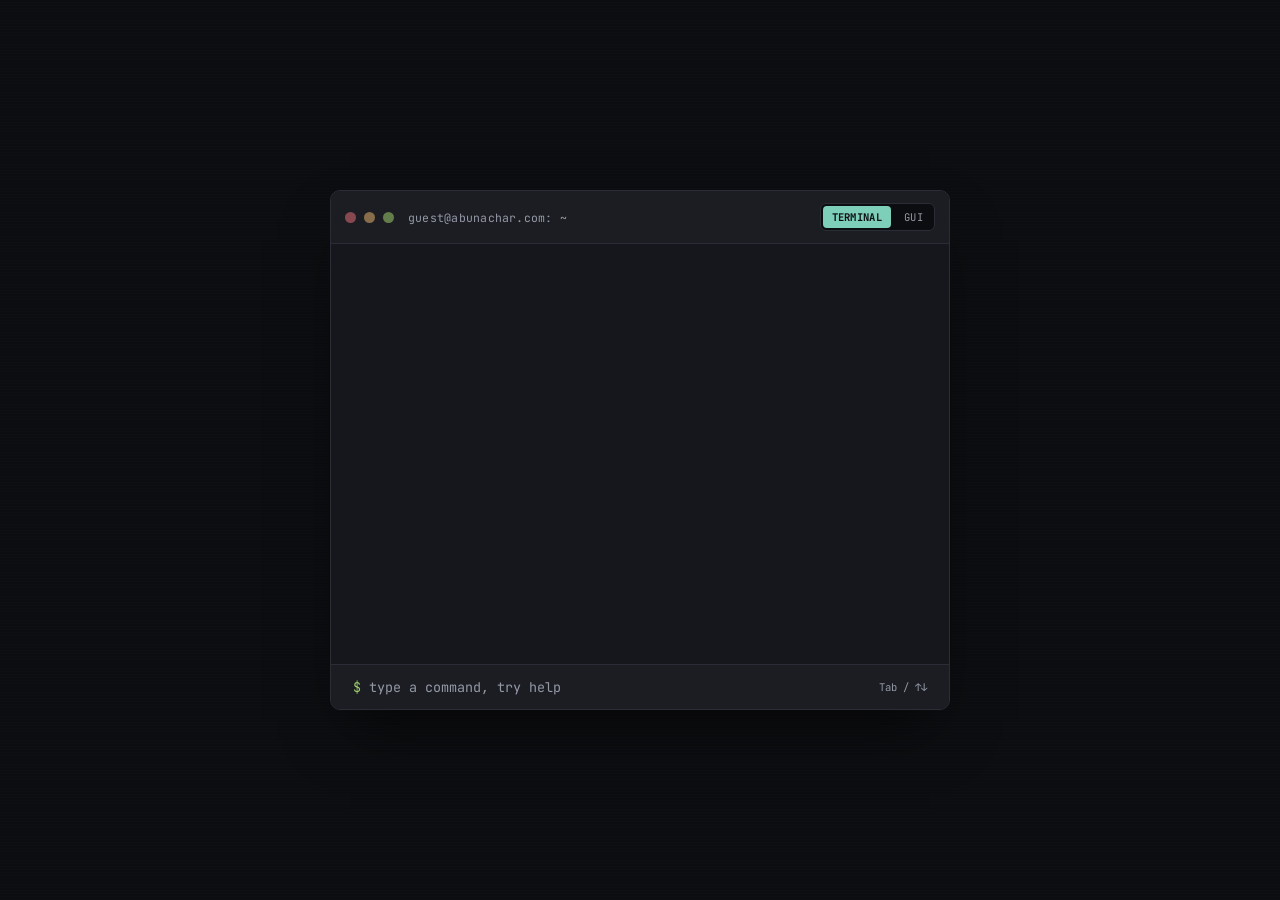
==== index.html @ 6efe2855 "copy: drop em dash from terminal placeholder" ====
<!DOCTYPE html>
<html lang="en">
<head>
<meta charset="UTF-8">
<meta name="viewport" content="width=device-width, initial-scale=1.0">

<title>Abunachar — DevSecOps & Cloud Infrastructure Engineer</title>
<meta name="description" content="Abunachar is a DevSecOps engineer specializing in secure cloud infrastructure and security hardening. See projects, GitHub, and contact links.">
<meta name="author" content="Abunachar">
<meta name="robots" content="index, follow">
<link rel="canonical" href="https://abunachar.com/">
<link rel="icon" href="/favicon.ico" sizes="any">
<link rel="icon" type="image/png" sizes="32x32" href="/favicon-32x32.png">
<link rel="icon" type="image/png" sizes="16x16" href="/favicon-16x16.png">
<link rel="apple-touch-icon" sizes="180x180" href="/apple-touch-icon.png">

<meta property="og:type" content="website">
<meta property="og:url" content="https://abunachar.com/">
<meta property="og:title" content="Abunachar — DevSecOps & Cloud Infrastructure Engineer">
<meta property="og:description" content="DevSecOps engineer specializing in secure cloud infrastructure and security hardening.">
<meta property="og:image" content="https://abunachar.com/avatar.png">
<meta property="og:site_name" content="Abunachar">

<meta name="twitter:card" content="summary">
<meta name="twitter:title" content="Abunachar — DevSecOps & Cloud Infrastructure Engineer">
<meta name="twitter:description" content="DevSecOps engineer specializing in secure cloud infrastructure and security hardening.">
<meta name="twitter:image" content="https://abunachar.com/avatar.png">

<script type="application/ld+json">
{
  "@context": "https://schema.org",
  "@type": "Person",
  "name": "Abunachar",
  "url": "https://abunachar.com/",
  "image": "https://abunachar.com/avatar.png",
  "jobTitle": "DevSecOps & Cloud Infrastructure Engineer",
  "description": "DevSecOps engineer specializing in secure cloud infrastructure and security hardening.",
  "email": "hello@abunachar.com",
  "knowsAbout": [
    "DevSecOps",
    "Cloud Infrastructure",
    "Docker",
    "Container Orchestration",
    "Security Hardening",
    "Automation",
    "Azure",
    "GCP",
    "CI/CD"
  ],
  "sameAs": [
    "https://github.com/knight-byte",
    "https://in.linkedin.com/in/abunachar",
    "https://t.me/abunachar"
  ]
}
</script>

<link rel="preconnect" href="https://fonts.googleapis.com">
<link rel="preconnect" href="https://fonts.gstatic.com" crossorigin>
<link rel="preload" as="style" href="https://fonts.googleapis.com/css2?family=JetBrains+Mono:wght@400;600;700&family=Inter:wght@500;700&display=swap" onload="this.onload=null;this.rel='stylesheet'">
<noscript><link rel="stylesheet" href="https://fonts.googleapis.com/css2?family=JetBrains+Mono:wght@400;600;700&family=Inter:wght@500;700&display=swap"></noscript>
<style>
/* ============ REAL TERMINAL PALETTE (ANSI-mapped) ============ */
:root{
    --bg:#0c0d10;
    --term:#15171c;
    --chrome:#1b1d23;
    --border:#2a2d35;
    --fg:#cdd3de;
    --muted:#9499a6;

    --ansi-green:#9ece6a;
    --ansi-cyan:#7dcfba;
    --ansi-yellow:#e0af68;
    --ansi-red:#e06c75;
    --ansi-blue:#7aa2f7;
    --ansi-magenta:#bb9af7;

    --gui-card:#13161b;
    --gui-text:#e8eaed;
    --gui-muted:#a0a5b0;
    --gui-border:#262a32;
    --gui-accent:#7dd3a8;
}
*{ margin:0; padding:0; box-sizing:border-box; }
html,body{ height:100%; }
body{
    font-family:'JetBrains Mono',ui-monospace,Menlo,Consolas,monospace;
    min-height:100vh;
    display:flex;
    align-items:center;
    justify-content:center;
    background:var(--bg);
    color:var(--fg);
    padding:24px;
    overflow:hidden;
}
body::before{
    content:"";
    position:fixed;
    inset:0;
    pointer-events:none;
    background:repeating-linear-gradient(
        0deg, rgba(255,255,255,.012), rgba(255,255,255,.012) 1px,
        transparent 1px, transparent 3px
    );
}

/* ============ SHARED WINDOW SHELL — same box for both modes ============ */
.window{
    position:relative;
    width:620px;
    max-width:100%;
    height:520px;
    border-radius:10px;
    border:1px solid var(--border);
    box-shadow:0 30px 60px -20px rgba(0,0,0,.6);
    overflow:hidden;
    animation:rise .5s cubic-bezier(.2,.8,.2,1);
    display:flex;
    flex-direction:column;
    background:var(--term);
}
@keyframes rise{ from{opacity:0;transform:translateY(10px);} to{opacity:1;transform:none;} }

.titlebar{
    display:flex; align-items:center; gap:8px;
    padding:12px 14px; background:var(--chrome);
    border-bottom:1px solid var(--border); flex-shrink:0;
}
.dot{ width:11px; height:11px; border-radius:50%; background:#3a3d46; }
.titlebar .dot:nth-child(1){ background:#e06c75; opacity:.55; }
.titlebar .dot:nth-child(2){ background:#e0af68; opacity:.55; }
.titlebar .dot:nth-child(3){ background:#9ece6a; opacity:.55; }
.titlebar{ cursor:grab; user-select:none; touch-action:none; }
.titlebar:active{ cursor:grabbing; }
button.dot{ border:0; padding:0; cursor:pointer; }
button.dot:hover,button.dot:focus-visible{ opacity:1; outline:none; }
/* maximized: pinned to viewport edges, drag offset ignored */
.window.max{
    position:fixed; inset:0; z-index:10;
    width:auto; height:auto; max-width:none; max-height:none; min-height:0;
    border:0; border-radius:0; translate:none !important;
}
.window.max .titlebar{ cursor:default; }
.titlebar span.path{ margin-left:6px; font-size:.72rem; color:var(--muted); letter-spacing:.02em; }

.toggle{
    margin-left:auto; display:flex; align-items:center; gap:4px;
    background:var(--bg); border:1px solid var(--border); border-radius:6px; padding:2px;
}
.toggle button{
    font-family:'JetBrains Mono',monospace; font-size:.66rem; letter-spacing:.03em; text-transform:uppercase;
    padding:4px 9px; border-radius:4px; border:none; background:none;
    color:var(--muted); cursor:pointer; transition:.15s;
}
.toggle button.active{ background:var(--ansi-cyan); color:#0c0d10; font-weight:700; }

/* ============ TERMINAL BODY ============ */
.screen{
    padding:18px 22px; flex:1; overflow-y:auto;
    font-size:.83rem; line-height:1.7; cursor:text;
}
.screen::-webkit-scrollbar{ width:8px; }
.screen::-webkit-scrollbar-thumb{ background:var(--border); border-radius:4px; }
.screen::-webkit-scrollbar-track{ background:transparent; }

.line{ white-space:pre-wrap; word-break:break-word; }
.line.muted{ color:var(--muted); }
.line.green{ color:var(--ansi-green); }
.line.cyan{ color:var(--ansi-cyan); }
.line.yellow{ color:var(--ansi-yellow); }
.line.red{ color:var(--ansi-red); }
.line.blue{ color:var(--ansi-blue); }
.line.magenta{ color:var(--ansi-magenta); }

.identity{ display:flex; align-items:center; gap:14px; margin:10px 0 14px; }
.avatar{ width:56px; height:56px; border-radius:8px; object-fit:cover; border:1px solid var(--border); flex-shrink:0; }
.identity h1{ font-size:1.1rem; font-weight:700; color:var(--fg); }
.identity .role{ margin-top:3px; font-size:.76rem; color:var(--muted); }

.status{
    display:flex; align-items:center; gap:7px; margin:12px 0;
    padding:9px 11px; background:rgba(158,206,106,.07);
    border:1px solid rgba(158,206,106,.35); border-radius:6px;
    font-size:.74rem; color:var(--ansi-green); width:fit-content;
}
.status::before{
    content:""; width:6px; height:6px; border-radius:50%;
    background:var(--ansi-green); box-shadow:0 0 8px var(--ansi-green);
    animation:pulse 2s ease-in-out infinite;
}
@keyframes pulse{ 0%,100%{opacity:1;} 50%{opacity:.35;} }

.linklist a{ color:var(--ansi-cyan); text-decoration:none; border-bottom:1px solid transparent; }
.linklist a:hover{ border-color:var(--ansi-cyan); }

.icon{ width:1em; height:1em; display:inline-block; vertical-align:-.15em; flex-shrink:0; }
.linklist .icon{ margin-right:.35em; }
.gui-links .icon{ width:20px; height:20px; }

.kv{ display:grid; grid-template-columns:108px 1fr; gap:3px 10px; margin:4px 0; }
.kv .k{ color:var(--muted); }
.kv .v{ color:var(--fg); }

.bar-row{ display:grid; grid-template-columns:96px 1fr 38px; gap:8px; align-items:center; margin:3px 0; font-size:.78rem; }
.bar-track{ height:6px; background:var(--bg); border-radius:3px; overflow:hidden; border:1px solid var(--border); }
.bar-fill{ height:100%; border-radius:3px; }

.promptline{ display:flex; align-items:center; gap:8px; }
.promptline .sym{ color:var(--ansi-green); flex-shrink:0; }
.promptline .typed{ color:var(--fg); }

.inputrow{
    display:flex; align-items:center; gap:8px; padding:13px 22px;
    border-top:1px solid var(--border); background:var(--chrome); flex-shrink:0;
}
.inputrow .sym{ color:var(--ansi-green); font-size:.84rem; }
.inputrow input{
    flex:1; background:none; border:none; outline:none;
    color:var(--fg); font-family:inherit; font-size:.84rem; caret-color:var(--ansi-green);
}
.inputrow input::placeholder{ color:var(--muted); }
.inputrow .hint{ font-size:.66rem; color:var(--muted); flex-shrink:0; }

@media (prefers-reduced-motion:reduce){ .window,.status::before{animation:none;} }

main{
    display:flex;
    align-items:center;
    justify-content:center;
    width:100%;
    min-height:0;
}

@media (max-width:620px){
    body{
        padding:12px;
        overflow:auto;
        align-items:flex-start;
    }
    main{ align-items:flex-start; }
    .window{
        width:100%;
        height:auto;
        min-height:min(480px, calc(100dvh - 24px));
        max-height:calc(100dvh - 24px);
        border-radius:8px;
    }
    .titlebar{
        flex-wrap:wrap;
        gap:6px;
        padding:10px 12px;
    }
    .titlebar span.path{
        order:3;
        flex:1 1 100%;
        margin-left:0;
        font-size:.68rem;
        overflow:hidden;
        text-overflow:ellipsis;
        white-space:nowrap;
    }
    .toggle{ margin-left:auto; }
    .toggle button{
        min-height:36px;
        padding:6px 12px;
        font-size:.62rem;
    }
    .screen{
        padding:14px 16px;
        font-size:.8rem;
        min-height:0;
    }
    .inputrow{
        padding:10px 14px;
        gap:6px;
    }
    .inputrow .hint{ display:none; }
    .identity{ gap:10px; }
    .avatar{ width:48px; height:48px; }
    .identity h1{ font-size:1rem; }
    .kv{ grid-template-columns:88px 1fr; }
    .bar-row{ grid-template-columns:80px 1fr 34px; font-size:.74rem; }
    .gui-body{
        padding:24px 16px;
        overflow-y:auto;
        justify-content:flex-start;
    }
    .gui-avatar{ width:72px; height:72px; }
    .gui-body h1{ font-size:1.25rem; }
    .gui-body .tagline{ font-size:.82rem; max-width:100%; }
    .gui-links{ gap:10px; flex-wrap:wrap; justify-content:center; }
    .gui-links a{ width:44px; height:44px; }
}

/* ============ GUI BODY — same window, minimal card content ============ */
.gui-body{
    display:none;
    flex:1;
    flex-direction:column;
    align-items:center;
    justify-content:center;
    padding:32px;
    text-align:center;
    background:var(--term);
}
.window.gui-mode .gui-body{ display:flex; }
.window.gui-mode .screen,
.window.gui-mode .inputrow{ display:none; }

.gui-avatar{
    width:84px; height:84px; border-radius:50%;
    object-fit:cover; border:2px solid var(--gui-border);
}
.gui-body h1{
    margin-top:18px; font-family:'Inter',sans-serif;
    font-size:1.5rem; font-weight:700; color:var(--gui-text); letter-spacing:-.01em;
}
.gui-body .role{
    margin-top:5px; font-family:'Inter',sans-serif;
    font-size:.84rem; color:var(--gui-accent); font-weight:500;
}
.gui-body .tagline{
    margin-top:14px; font-family:'Inter',sans-serif;
    font-size:.86rem; color:var(--gui-muted); line-height:1.6; max-width:380px;
}
.gui-body .quip{
    margin-top:14px; font-family:'JetBrains Mono',monospace;
    font-size:.74rem; color:var(--muted); font-style:italic;
}
.gui-status{
    display:inline-flex; align-items:center; gap:7px; margin-top:18px;
    padding:7px 13px; background:rgba(125,211,168,.08); border:1px solid rgba(125,211,168,.3);
    border-radius:20px; font-family:'Inter',sans-serif; font-size:.72rem; color:var(--gui-accent); font-weight:500;
}
.gui-status::before{ content:""; width:6px; height:6px; border-radius:50%; background:var(--gui-accent); }

.gui-links{ display:flex; gap:12px; margin-top:24px; }
.gui-links a{
    width:42px; height:42px; display:flex; align-items:center; justify-content:center;
    border-radius:12px; background:var(--bg); border:1px solid var(--gui-border);
    color:var(--gui-text); text-decoration:none; transition:.2s;
}
.gui-links a:hover{ background:var(--gui-accent); color:#0c0d10; border-color:var(--gui-accent); transform:translateY(-2px); }

.gui-footer{
    margin-top:26px; font-family:'JetBrains Mono',monospace;
    font-size:.7rem; color:var(--muted);
}
</style>
</head>
<body>

<noscript>
  <main style="max-width:560px;margin:60px auto;padding:0 24px;font-family:system-ui,sans-serif;color:#e8eaed;background:#0b0d10;">
    <img src="avatar.png" alt="Abunachar" width="80" height="80" style="border-radius:50%;">
    <h1>Abunachar</h1>
    <p>DevSecOps &amp; Cloud Infrastructure Engineer.</p>
    <ul>
      <li><a href="https://github.com/knight-byte">GitHub: github.com/knight-byte</a></li>
      <li><a href="https://in.linkedin.com/in/abunachar">LinkedIn: in.linkedin.com/in/abunachar</a></li>
      <li><a href="https://t.me/abunachar">Telegram: t.me/abunachar</a></li>
      <li><a href="mailto:hello@abunachar.com">Email: hello@abunachar.com</a></li>
    </ul>
  </main>
</noscript>

<main>
<div class="window" id="window" role="application" aria-label="Interactive profile">
    <div class="titlebar">
        <span class="dot"></span><span class="dot"></span><button type="button" class="dot" id="btnMax" aria-label="Maximize window" aria-pressed="false" title="Maximize"></button>
        <span class="path">guest@abunachar.com: ~</span>
        <div class="toggle" role="group" aria-label="View mode">
            <button id="btnTerm" class="active" aria-pressed="true">Terminal</button>
            <button id="btnGui" aria-pressed="false">GUI</button>
        </div>
    </div>

    <div class="screen" id="screen" tabindex="0" aria-live="polite"></div>
    <div class="inputrow">
        <span class="sym">$</span>
        <input id="cmdInput" type="text" autocomplete="off" autocapitalize="off" spellcheck="false" placeholder="type a command, try help" aria-label="Terminal command input">
        <span class="hint">Tab / ↑↓</span>
    </div>

    <div class="gui-body">
        <img src="avatar.png" alt="Abunachar" class="gui-avatar" width="84" height="84" loading="lazy" decoding="async">
        <h1>Abunachar</h1>
        <div class="role">DevSecOps &amp; Cloud Infrastructure Engineer</div>
        <p class="tagline">I lock down what other people leave open, and automate the parts they forget to.</p>
        <p class="quip">"the cloud" is just someone else's computer, and I'm the one making sure it's not on fire.</p>
        <div class="gui-status">Available for opportunities</div>
        <div class="gui-links">
            <a href="https://github.com/knight-byte" target="_blank" rel="noopener" aria-label="GitHub"><svg class="icon" viewBox="0 0 24 24" aria-hidden="true"><path fill="currentColor" d="M12 2C6.477 2 2 6.484 2 12.021c0 4.428 2.865 8.184 6.839 9.504.5.092.682-.217.682-.483 0-.237-.008-.868-.013-1.703-2.782.605-3.369-1.343-3.369-1.343-.454-1.158-1.11-1.466-1.11-1.466-.908-.62.069-.608.069-.608 1.003.07 1.531 1.032 1.531 1.032.892 1.53 2.341 1.088 2.91.832.092-.647.35-1.088.636-1.338-2.22-.253-4.555-1.113-4.555-4.951 0-1.093.39-1.988 1.029-2.688-.103-.253-.446-1.272.098-2.65 0 0 .84-.27 2.75 1.026A9.564 9.564 0 0112 6.844c.85.004 1.705.115 2.504.337 1.909-1.296 2.747-1.027 2.747-1.027.546 1.379.202 2.398.1 2.651.64.7 1.028 1.595 1.028 2.688 0 3.848-2.339 4.695-4.566 4.943.359.309.678.92.678 1.855 0 1.338-.012 2.419-.012 2.747 0 .268.18.58.688.482A10.019 10.019 0 0022 12.021C22 6.484 17.522 2 12 2z"/></svg></a>
            <a href="https://in.linkedin.com/in/abunachar" target="_blank" rel="noopener" aria-label="LinkedIn"><svg class="icon" viewBox="0 0 24 24" aria-hidden="true"><path fill="currentColor" d="M20.447 20.452h-3.554v-5.569c0-1.328-.027-3.037-1.852-3.037-1.853 0-2.136 1.445-2.136 2.939v5.667H9.351V9h3.414v1.561h.046c.477-.9 1.637-1.85 3.37-1.85 3.601 0 4.267 2.37 4.267 5.455v6.286zM5.337 7.433a-2.062 2.062 0 01-2.063-2.065 2.064 2.064 0 112.063 2.065zm1.782 13.019H3.555V9h3.564v11.452zM22.225 0H1.771C.792 0 0 .774 0 1.729v20.542C0 23.227.792 24 1.771 24h20.451C23.2 24 24 23.227 24 22.271V1.729C24 .774 23.2 0 22.222 0h.003z"/></svg></a>
            <a href="https://t.me/abunachar" target="_blank" rel="noopener" aria-label="Telegram"><svg class="icon" viewBox="0 0 24 24" aria-hidden="true"><path fill="currentColor" d="M11.944 0A12 12 0 000 12a12 12 0 0012 12 12 12 0 0012-12A12 12 0 0012 0a12 12 0 00-.056 0zm4.962 7.224c.1-.002.321.023.465.14a.506.506 0 01.171.325c.016.093.036.306.02.472-.18 1.898-.962 6.502-1.36 8.627-.168.9-.499 1.201-.82 1.23-.696.065-1.225-.46-1.9-.902-1.056-.693-1.653-1.124-2.678-1.8-1.185-.78-.417-1.21.258-1.91.177-.184 3.247-2.977 3.307-3.23.007-.032.014-.15-.056-.212s-.174-.041-.249-.024c-.106.024-1.793 1.14-5.061 3.345-.48.33-.913.49-1.302.48-.428-.008-1.252-.241-1.865-.44-.752-.245-1.349-.374-1.297-.789.027-.216.325-.437.893-.663 3.498-1.524 5.83-2.529 6.998-3.014 3.332-1.386 4.025-1.627 4.476-1.635z"/></svg></a>
            <a href="mailto:hello@abunachar.com" aria-label="Email"><svg class="icon" viewBox="0 0 24 24" aria-hidden="true"><path fill="currentColor" d="M20 4H4c-1.1 0-2 .9-2 2v12c0 1.1.9 2 2 2h16c1.1 0 2-.9 2-2V6c0-1.1-.9-2-2-2zm0 4l-8 5-8-5V6l8 5 8-5v2z"/></svg></a>
        </div>
        <div class="gui-footer">abunachar.com</div>
    </div>
</div>
</main>

<script>
const screen = document.getElementById('screen');
const input = document.getElementById('cmdInput');
const win = document.getElementById('window');
const AVATAR = 'avatar.png';

const ICON = {
    github: '<svg class="icon" viewBox="0 0 24 24" aria-hidden="true"><path fill="currentColor" d="M12 2C6.477 2 2 6.484 2 12.021c0 4.428 2.865 8.184 6.839 9.504.5.092.682-.217.682-.483 0-.237-.008-.868-.013-1.703-2.782.605-3.369-1.343-3.369-1.343-.454-1.158-1.11-1.466-1.11-1.466-.908-.62.069-.608.069-.608 1.003.07 1.531 1.032 1.531 1.032.892 1.53 2.341 1.088 2.91.832.092-.647.35-1.088.636-1.338-2.22-.253-4.555-1.113-4.555-4.951 0-1.093.39-1.988 1.029-2.688-.103-.253-.446-1.272.098-2.65 0 0 .84-.27 2.75 1.026A9.564 9.564 0 0112 6.844c.85.004 1.705.115 2.504.337 1.909-1.296 2.747-1.027 2.747-1.027.546 1.379.202 2.398.1 2.651.64.7 1.028 1.595 1.028 2.688 0 3.848-2.339 4.695-4.566 4.943.359.309.678.92.678 1.855 0 1.338-.012 2.419-.012 2.747 0 .268.18.58.688.482A10.019 10.019 0 0022 12.021C22 6.484 17.522 2 12 2z"/></svg>',
    linkedin: '<svg class="icon" viewBox="0 0 24 24" aria-hidden="true"><path fill="currentColor" d="M20.447 20.452h-3.554v-5.569c0-1.328-.027-3.037-1.852-3.037-1.853 0-2.136 1.445-2.136 2.939v5.667H9.351V9h3.414v1.561h.046c.477-.9 1.637-1.85 3.37-1.85 3.601 0 4.267 2.37 4.267 5.455v6.286zM5.337 7.433a-2.062 2.062 0 01-2.063-2.065 2.064 2.064 0 112.063 2.065zm1.782 13.019H3.555V9h3.564v11.452zM22.225 0H1.771C.792 0 0 .774 0 1.729v20.542C0 23.227.792 24 1.771 24h20.451C23.2 24 24 23.227 24 22.271V1.729C24 .774 23.2 0 22.222 0h.003z"/></svg>',
    telegram: '<svg class="icon" viewBox="0 0 24 24" aria-hidden="true"><path fill="currentColor" d="M11.944 0A12 12 0 000 12a12 12 0 0012 12 12 12 0 0012-12A12 12 0 0012 0a12 12 0 00-.056 0zm4.962 7.224c.1-.002.321.023.465.14a.506.506 0 01.171.325c.016.093.036.306.02.472-.18 1.898-.962 6.502-1.36 8.627-.168.9-.499 1.201-.82 1.23-.696.065-1.225-.46-1.9-.902-1.056-.693-1.653-1.124-2.678-1.8-1.185-.78-.417-1.21.258-1.91.177-.184 3.247-2.977 3.307-3.23.007-.032.014-.15-.056-.212s-.174-.041-.249-.024c-.106.024-1.793 1.14-5.061 3.345-.48.33-.913.49-1.302.48-.428-.008-1.252-.241-1.865-.44-.752-.245-1.349-.374-1.297-.789.027-.216.325-.437.893-.663 3.498-1.524 5.83-2.529 6.998-3.014 3.332-1.386 4.025-1.627 4.476-1.635z"/></svg>',
    envelope: '<svg class="icon" viewBox="0 0 24 24" aria-hidden="true"><path fill="currentColor" d="M20 4H4c-1.1 0-2 .9-2 2v12c0 1.1.9 2 2 2h16c1.1 0 2-.9 2-2V6c0-1.1-.9-2-2-2zm0 4l-8 5-8-5V6l8 5 8-5v2z"/></svg>'
};

const LINKS = {
    github:   { url: 'https://github.com/knight-byte',          label: 'github.com/knight-byte' },
    linkedin: { url: 'https://in.linkedin.com/in/abunachar',     label: 'in.linkedin.com/in/abunachar' },
    telegram: { url: 'https://t.me/abunachar',                  label: 't.me/abunachar' },
    email:    { url: 'mailto:hello@abunachar.com',              label: 'hello@abunachar.com' }
};

/* ---------- view toggle (same window, swap inner content) ---------- */
function setMode(gui){
    win.classList.toggle('gui-mode', gui);
    document.getElementById('btnTerm').classList.toggle('active', !gui);
    document.getElementById('btnGui').classList.toggle('active', gui);
    document.getElementById('btnTerm').setAttribute('aria-pressed', String(!gui));
    document.getElementById('btnGui').setAttribute('aria-pressed', String(gui));
    if(!gui) setTimeout(() => input.focus(), 50);
}
document.getElementById('btnTerm').addEventListener('click', () => setMode(false));
document.getElementById('btnGui').addEventListener('click', () => setMode(true));

/* ---------- terminal output helpers ---------- */
function addLine(text, cls){
    const div = document.createElement('div');
    div.className = 'line' + (cls ? ' ' + cls : '');
    div.innerHTML = text;
    screen.appendChild(div);
    screen.scrollTop = screen.scrollHeight;
    return div;
}
function addBreak(){
    const div = document.createElement('div');
    div.style.height = '8px';
    screen.appendChild(div);
}
function printIdentity(){
    const wrap = document.createElement('div');
    wrap.className = 'identity';
    wrap.innerHTML = `
        <img src="${AVATAR}" alt="Abunachar" class="avatar" width="56" height="56" loading="lazy" decoding="async">
        <div><h1>abunachar</h1><div class="role">devsecops / cloud / automation</div></div>`;
    screen.appendChild(wrap);
}
function printStatus(){
    const wrap = document.createElement('div');
    wrap.className = 'status';
    wrap.textContent = 'all systems provisioned, no drift detected';
    screen.appendChild(wrap);
}
function bar(label, pct, color){
    addLine(
        `<div class="bar-row"><span style="color:var(--muted)">${label}</span>` +
        `<div class="bar-track"><div class="bar-fill" style="width:${pct}%;background:${color}"></div></div>` +
        `<span style="color:${color}">${pct}%</span></div>`
    );
}

/* ---------- command history ---------- */
let history = [];
let histIndex = -1;
const COMMAND_LIST = ['help','whoami','about','security','cloudarch','skills','links','github','linkedin','telegram','email','uptime','neofetch','ls','gui','clear','sudo'];

const COMMANDS = {
    help(){
        addLine('available commands:', 'muted');
        addLine('  whoami        who runs this terminal');
        addLine('  about         what abunachar does');
        addLine('  security      how I approach DevSecOps');
        addLine('  cloudarch     a quick look at pipeline architecture');
        addLine('  skills        toolset breakdown');
        addLine('  links         all social / contact links');
        addLine('  github        open github profile');
        addLine('  linkedin      open linkedin profile');
        addLine('  telegram      open telegram');
        addLine('  email         get my email address');
        addLine('  neofetch      system info card');
        addLine('  uptime        how long this has been running');
        addLine('  gui           switch to the simple view');
        addLine('  clear         clear the screen');
        addBreak();
        addLine('tip: ↑ / ↓ for history, Tab to autocomplete', 'muted');
    },
    whoami(){ printIdentity(); printStatus(); },
    about(){
        addLine('abunachar locks down infrastructure and automates');
        addLine('the parts most people forget about until something');
        addLine('leaks. cloud, security, repeat.');
    },
    security(){
        addLine('$ cat security-principles.md', 'green');
        addBreak();
        addLine('▸ secrets       never hardcoded, never in plaintext logs', 'cyan');
        addLine('▸ access        least privilege, nothing standing forever', 'cyan');
        addLine('▸ scanning      checked early, not discovered in an audit', 'cyan');
        addLine('▸ assumption    it is already compromised, build for that', 'cyan');
        addBreak();
        addLine('"it works" and "it is secure" are different sentences.', 'muted');
    },
    cloudarch(){
        addLine('$ cat infra-notes.txt', 'green');
        addBreak();
        addLine('  code', 'fg');
        addLine('   │', 'muted');
        addLine('   ▼', 'muted');
        addLine('  [ checked ]   ── before it ships, not after it breaks', 'magenta');
        addLine('   │', 'muted');
        addLine('   ▼', 'muted');
        addLine('  cloud', 'fg');
        addLine('   │', 'muted');
        addLine('   ▼', 'muted');
        addLine('  [ watched ]   ── because someone always forgets to', 'magenta');
        addBreak();
        addLine("the cloud is just someone else's computer.", 'yellow');
        addLine("my job is making sure it's not on fire.", 'yellow');
    },
    skills(){
        addLine('$ cat toolset.json', 'green');
        addBreak();
        bar('automation',  90, 'var(--ansi-green)');
        bar('security',     82, 'var(--ansi-yellow)');
        bar('cloud',         78, 'var(--ansi-blue)');
        bar('python',        88, 'var(--ansi-magenta)');
        bar('patience',      40, 'var(--ansi-red)');
    },
    links(){
        addLine('<span class="linklist">' + ICON.github + ' <a href="' + LINKS.github.url + '" target="_blank" rel="noopener">' + LINKS.github.label + '</a></span>', 'cyan');
        addLine('<span class="linklist">' + ICON.linkedin + ' <a href="' + LINKS.linkedin.url + '" target="_blank" rel="noopener">' + LINKS.linkedin.label + '</a></span>', 'cyan');
        addLine('<span class="linklist">' + ICON.telegram + ' <a href="' + LINKS.telegram.url + '" target="_blank" rel="noopener">' + LINKS.telegram.label + '</a></span>', 'cyan');
        addLine('<span class="linklist">' + ICON.envelope + ' <a href="' + LINKS.email.url + '">' + LINKS.email.label + '</a></span>', 'cyan');
    },
    github(){ addLine('opening ' + LINKS.github.label + ' …', 'blue'); window.open(LINKS.github.url, '_blank', 'noopener'); },
    linkedin(){ addLine('opening ' + LINKS.linkedin.label + ' …', 'blue'); window.open(LINKS.linkedin.url, '_blank', 'noopener'); },
    telegram(){ addLine('opening ' + LINKS.telegram.label + ' …', 'blue'); window.open(LINKS.telegram.url, '_blank', 'noopener'); },
    email(){ addLine(LINKS.email.label + ' — copy-paste works fine, no form needed.', 'cyan'); window.location.href = LINKS.email.url; },
    uptime(){ addLine("uptime: building things that don't page you", 'yellow'); },
    neofetch(){
        const wrap = document.createElement('div');
        wrap.className = 'identity';
        wrap.style.marginTop = '4px';
        wrap.innerHTML = `<img src="${AVATAR}" alt="Abunachar" class="avatar" width="56" height="56" loading="lazy" decoding="async">
            <div class="kv">
                <span class="k">user</span><span class="v" style="color:var(--ansi-green)">abunachar</span>
                <span class="k">role</span><span class="v">DevSecOps Engineer</span>
                <span class="k">focus</span><span class="v">secure cloud infra</span>
                <span class="k">trust</span><span class="v">zero</span>
                <span class="k">shell</span><span class="v">/bin/zsh</span>
            </div>`;
        screen.appendChild(wrap);
    },
    ls(){ addLine('about.md  security.md  infra-notes.txt  toolset.json  links.txt', 'blue'); },
    gui(){ addLine('switching to simple view …', 'magenta'); setTimeout(() => setMode(true), 300); },
    sudo(){ addLine('nice try. that only works in movies.', 'red'); },
    clear(){ screen.innerHTML = ''; }
};

function runCommand(raw){
    const cmd = raw.trim().toLowerCase();
    const echo = document.createElement('div');
    echo.className = 'promptline';
    echo.innerHTML = '<span class="sym">$</span><span class="typed"></span>';
    echo.querySelector('.typed').textContent = raw;
    screen.appendChild(echo);

    if(cmd !== ''){ history.push(raw); histIndex = history.length; }
    if(cmd === ''){ screen.scrollTop = screen.scrollHeight; return; }
    if(COMMANDS[cmd]){ COMMANDS[cmd](); }
    else { addLine('command not found: ' + cmd + " — try 'help'", 'red'); }
    addBreak();
    screen.scrollTop = screen.scrollHeight;
}

input.addEventListener('keydown', (e) => {
    if(e.key === 'Enter'){
        const val = input.value; input.value = ''; runCommand(val);
    } else if(e.key === 'ArrowUp'){
        e.preventDefault();
        if(histIndex > 0){ histIndex--; input.value = history[histIndex] || ''; }
    } else if(e.key === 'ArrowDown'){
        e.preventDefault();
        if(histIndex < history.length - 1){ histIndex++; input.value = history[histIndex] || ''; }
        else { histIndex = history.length; input.value = ''; }
    } else if(e.key === 'Tab'){
        e.preventDefault();
        const partial = input.value.trim().toLowerCase();
        if(partial){
            const match = COMMAND_LIST.find(c => c.startsWith(partial));
            if(match) input.value = match;
        }
    }
});
win.addEventListener('click', (e) => {
    if(win.classList.contains('gui-mode')) return;
    if(e.target.tagName !== 'A' && e.target.tagName !== 'BUTTON') input.focus();
});

/* ---------- drag by titlebar + maximize ---------- */
const bar = win.querySelector('.titlebar');
const btnMax = document.getElementById('btnMax');
let dx = 0, dy = 0;
function toggleMax(){
    const max = win.classList.toggle('max');
    btnMax.setAttribute('aria-pressed', String(max));
    btnMax.title = max ? 'Restore' : 'Maximize';
}
btnMax.addEventListener('click', toggleMax);
bar.addEventListener('dblclick', (e) => { if(!e.target.closest('button')) toggleMax(); });
bar.addEventListener('pointerdown', (e) => {
    if(e.button !== 0 || e.target.closest('button') || win.classList.contains('max') || matchMedia('(max-width:620px)').matches) return;
    // clamp so the whole window stays on screen
    const r = win.getBoundingClientRect(), sx = e.clientX - dx, sy = e.clientY - dy;
    const minX = dx - r.left, maxX = dx + innerWidth - r.right, minY = dy - r.top, maxY = dy + innerHeight - r.bottom;
    bar.setPointerCapture(e.pointerId);
    bar.onpointermove = (m) => {
        dx = Math.min(maxX, Math.max(minX, m.clientX - sx));
        dy = Math.min(maxY, Math.max(minY, m.clientY - sy));
        win.style.translate = dx + 'px ' + dy + 'px';
    };
    bar.onpointerup = () => { bar.onpointermove = null; };
});

/* ---------- boot sequence ---------- */
const boot = [
    { text: 'ssh guest@abunachar.com', cls: 'fg', delay: 200 },
    { text: 'last login: ' + new Date().toLocaleString(), cls: 'muted', delay: 200 },
    { text: 'access granted - welcome', cls: 'green', delay: 240 },
    { text: '', cls: '', delay: 80 }
];
let i = 0;
function playBoot(){
    if(i >= boot.length){
        printIdentity();
        printStatus();
        addBreak();
        addLine("type <span style=\"color:var(--ansi-green)\">help</span> to see what's here, or <span style=\"color:var(--ansi-magenta)\">gui</span> for the simple view.", 'muted');
        addBreak();
        input.focus();
        return;
    }
    const b = boot[i];
    if(b.text !== '') addLine(b.text, b.cls);
    i++;
    setTimeout(playBoot, b.delay);
}
playBoot();
</script>
</body>
</html>
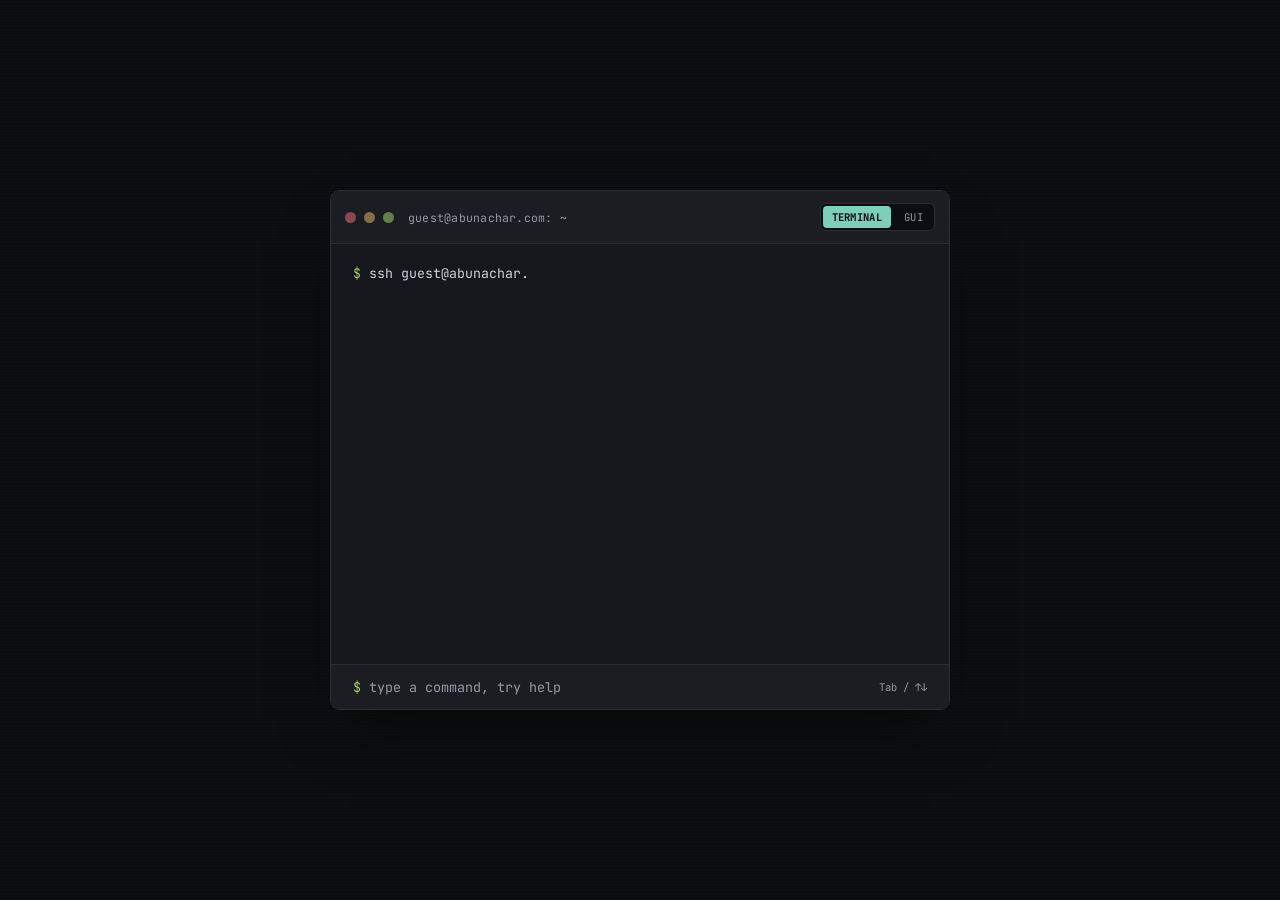
==== commit 4b6c8338: "copy: shorten boot hint; fix titlebar var clash" ====
--- a/index.html
+++ b/index.html
@@ -609,7 +609,7 @@
 });
 
 /* ---------- drag by titlebar + maximize ---------- */
-const bar = win.querySelector('.titlebar');
+const titlebar = win.querySelector('.titlebar');
 const btnMax = document.getElementById('btnMax');
 let dx = 0, dy = 0;
 function toggleMax(){
@@ -618,42 +618,57 @@
     btnMax.title = max ? 'Restore' : 'Maximize';
 }
 btnMax.addEventListener('click', toggleMax);
-bar.addEventListener('dblclick', (e) => { if(!e.target.closest('button')) toggleMax(); });
-bar.addEventListener('pointerdown', (e) => {
+titlebar.addEventListener('dblclick', (e) => { if(!e.target.closest('button')) toggleMax(); });
+titlebar.addEventListener('pointerdown', (e) => {
     if(e.button !== 0 || e.target.closest('button') || win.classList.contains('max') || matchMedia('(max-width:620px)').matches) return;
     // clamp so the whole window stays on screen
     const r = win.getBoundingClientRect(), sx = e.clientX - dx, sy = e.clientY - dy;
     const minX = dx - r.left, maxX = dx + innerWidth - r.right, minY = dy - r.top, maxY = dy + innerHeight - r.bottom;
-    bar.setPointerCapture(e.pointerId);
-    bar.onpointermove = (m) => {
+    titlebar.setPointerCapture(e.pointerId);
+    titlebar.onpointermove = (m) => {
         dx = Math.min(maxX, Math.max(minX, m.clientX - sx));
         dy = Math.min(maxY, Math.max(minY, m.clientY - sy));
         win.style.translate = dx + 'px ' + dy + 'px';
     };
-    bar.onpointerup = () => { bar.onpointermove = null; };
+    titlebar.onpointerup = () => { titlebar.onpointermove = null; };
 });
 
 /* ---------- boot sequence ---------- */
 const boot = [
-    { text: 'ssh guest@abunachar.com', cls: 'fg', delay: 200 },
+    { text: 'ssh guest@abunachar.com', cmd: true, delay: 260 },
     { text: 'last login: ' + new Date().toLocaleString(), cls: 'muted', delay: 200 },
     { text: 'access granted - welcome', cls: 'green', delay: 240 },
     { text: '', cls: '', delay: 80 }
 ];
 let i = 0;
+// local shell prompt, typed out like a real ssh login
+function typeCmd(text, done){
+    const line = document.createElement('div');
+    line.className = 'promptline';
+    line.innerHTML = '<span class="sym">$</span><span class="typed"></span>';
+    screen.appendChild(line);
+    const out = line.querySelector('.typed');
+    if(matchMedia('(prefers-reduced-motion:reduce)').matches){ out.textContent = text; return done(); }
+    let n = 0;
+    (function tick(){
+        out.textContent = text.slice(0, ++n);
+        n < text.length ? setTimeout(tick, 35 + Math.random() * 45) : done();
+    })();
+}
 function playBoot(){
     if(i >= boot.length){
         printIdentity();
         printStatus();
         addBreak();
-        addLine("type <span style=\"color:var(--ansi-green)\">help</span> to see what's here, or <span style=\"color:var(--ansi-magenta)\">gui</span> for the simple view.", 'muted');
+        addLine('type <span style="color:var(--ansi-green)">help</span> for commands, or <span style="color:var(--ansi-magenta)">gui</span> for the simple view', 'muted');
         addBreak();
         input.focus();
         return;
     }
     const b = boot[i];
+    i++;
+    if(b.cmd) return typeCmd(b.text, () => setTimeout(playBoot, b.delay));
     if(b.text !== '') addLine(b.text, b.cls);
-    i++;
     setTimeout(playBoot, b.delay);
 }
 playBoot();
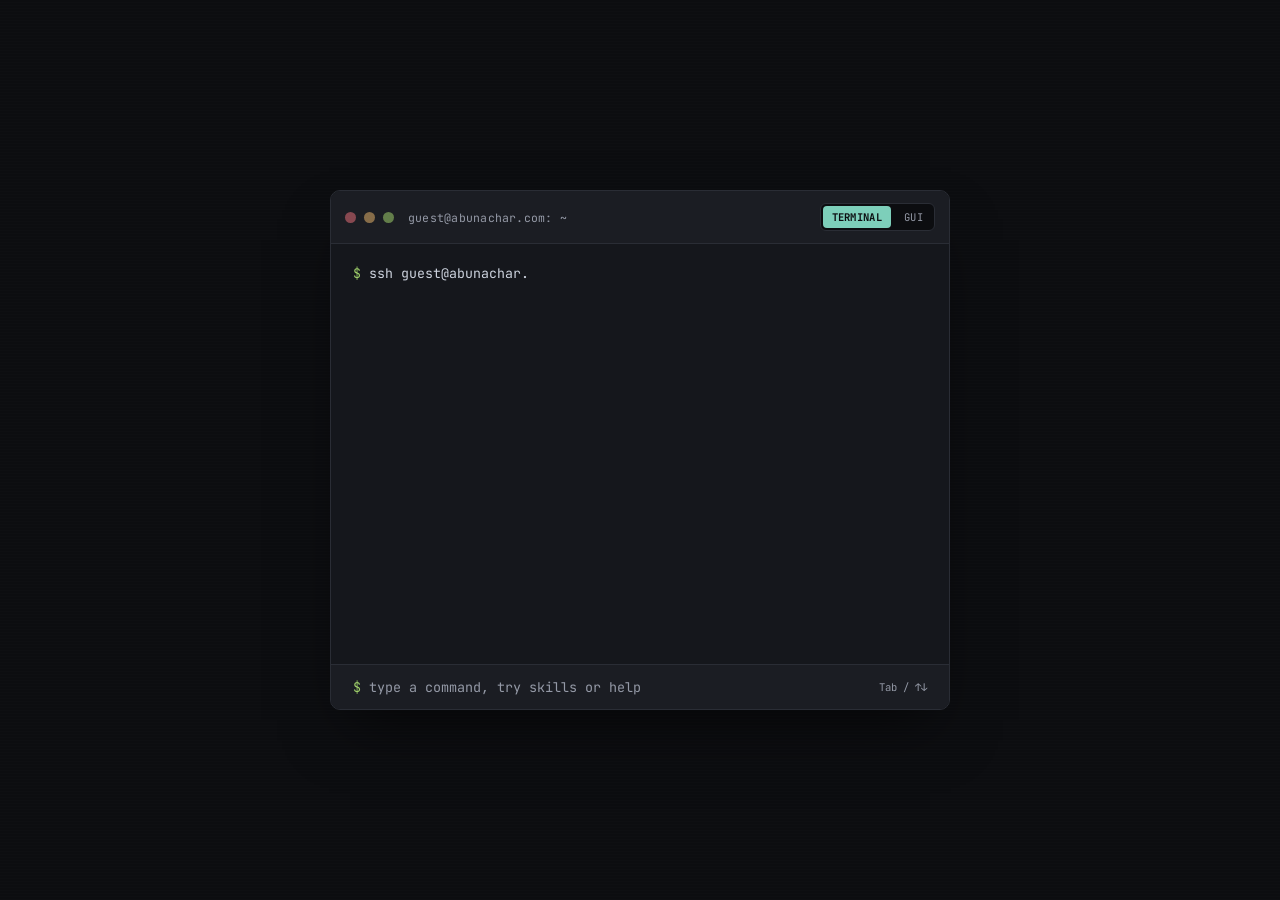
==== commit b728041c: "Merge branch 'master' of github.com:knight-byte/knight-byte.github.io # Conflicts: #	index.html" ====
--- a/index.html
+++ b/index.html
@@ -4,7 +4,7 @@
 <meta charset="UTF-8">
 <meta name="viewport" content="width=device-width, initial-scale=1.0">
 
-<title>Abunachar — DevSecOps & Cloud Infrastructure Engineer</title>
+<title>Abunachar | DevSecOps & Cloud Infrastructure Engineer</title>
 <meta name="description" content="Abunachar is a DevSecOps engineer specializing in secure cloud infrastructure and security hardening. See projects, GitHub, and contact links.">
 <meta name="author" content="Abunachar">
 <meta name="robots" content="index, follow">
@@ -16,13 +16,13 @@
 
 <meta property="og:type" content="website">
 <meta property="og:url" content="https://abunachar.com/">
-<meta property="og:title" content="Abunachar — DevSecOps & Cloud Infrastructure Engineer">
+<meta property="og:title" content="Abunachar | DevSecOps & Cloud Infrastructure Engineer">
 <meta property="og:description" content="DevSecOps engineer specializing in secure cloud infrastructure and security hardening.">
 <meta property="og:image" content="https://abunachar.com/avatar.png">
 <meta property="og:site_name" content="Abunachar">
 
 <meta name="twitter:card" content="summary">
-<meta name="twitter:title" content="Abunachar — DevSecOps & Cloud Infrastructure Engineer">
+<meta name="twitter:title" content="Abunachar | DevSecOps & Cloud Infrastructure Engineer">
 <meta name="twitter:description" content="DevSecOps engineer specializing in secure cloud infrastructure and security hardening.">
 <meta name="twitter:image" content="https://abunachar.com/avatar.png">
 
@@ -83,6 +83,7 @@
     --gui-accent:#7dd3a8;
 }
 *{ margin:0; padding:0; box-sizing:border-box; }
+[hidden]{ display:none !important; }
 html,body{ height:100%; }
 body{
     font-family:'JetBrains Mono',ui-monospace,Menlo,Consolas,monospace;
@@ -222,6 +223,33 @@
 }
 .inputrow input::placeholder{ color:var(--muted); }
 .inputrow .hint{ font-size:.66rem; color:var(--muted); flex-shrink:0; }
+.inputrow{ position:relative; }
+
+.suggest{
+    position:absolute; left:14px; right:14px; bottom:calc(100% + 6px);
+    display:flex; flex-direction:column; padding:4px;
+    background:var(--chrome); border:1px solid var(--border); border-radius:10px;
+    box-shadow:0 -12px 30px -12px rgba(0,0,0,.6);
+}
+.suggest-item{
+    display:flex; align-items:baseline; gap:12px; width:100%; text-align:left;
+    padding:6px 10px; border:none; border-radius:4px; background:none; cursor:pointer;
+    font-family:inherit; font-size:.78rem; color:var(--fg);
+}
+.suggest-item .name{ color:var(--ansi-green); min-width:84px; }
+.suggest-item .desc{ color:var(--muted); font-size:.72rem; overflow:hidden; text-overflow:ellipsis; white-space:nowrap; }
+.suggest-item:hover,
+.suggest-item.active{ background:rgba(125,207,186,.1); }
+.suggest-item.active .name{ color:var(--ansi-cyan); }
+.suggest-item:active{ transform:translateY(1px); }
+.suggest-item:focus-visible{ outline:1px solid var(--ansi-cyan); outline-offset:-1px; }
+.suggest-empty{ padding:6px 10px; font-size:.74rem; color:var(--muted); }
+.suggest-empty b{ color:var(--ansi-green); font-weight:400; }
+@media (prefers-reduced-motion:no-preference){
+    /* open state reads as attached to the prompt, not a popup */
+    .suggest:not([hidden]){ animation:suggest-in .14s cubic-bezier(.16,1,.3,1); }
+}
+@keyframes suggest-in{ from{ opacity:0; transform:translateY(4px); } to{ opacity:1; transform:none; } }
 
 @media (prefers-reduced-motion:reduce){ .window,.status::before{animation:none;} }
 
@@ -379,8 +407,9 @@
 
     <div class="screen" id="screen" tabindex="0" aria-live="polite"></div>
     <div class="inputrow">
+        <div class="suggest" id="suggest" role="listbox" aria-label="Command suggestions" hidden></div>
         <span class="sym">$</span>
-        <input id="cmdInput" type="text" autocomplete="off" autocapitalize="off" spellcheck="false" placeholder="type a command, try help" aria-label="Terminal command input">
+        <input id="cmdInput" type="text" autocomplete="off" autocapitalize="off" spellcheck="false" placeholder="type a command, try skills or help" aria-label="Terminal command input" aria-controls="suggest" aria-expanded="false" aria-autocomplete="list">
         <span class="hint">Tab / ↑↓</span>
     </div>
 
@@ -395,6 +424,7 @@
             <a href="https://github.com/knight-byte" target="_blank" rel="noopener" aria-label="GitHub"><svg class="icon" viewBox="0 0 24 24" aria-hidden="true"><path fill="currentColor" d="M12 2C6.477 2 2 6.484 2 12.021c0 4.428 2.865 8.184 6.839 9.504.5.092.682-.217.682-.483 0-.237-.008-.868-.013-1.703-2.782.605-3.369-1.343-3.369-1.343-.454-1.158-1.11-1.466-1.11-1.466-.908-.62.069-.608.069-.608 1.003.07 1.531 1.032 1.531 1.032.892 1.53 2.341 1.088 2.91.832.092-.647.35-1.088.636-1.338-2.22-.253-4.555-1.113-4.555-4.951 0-1.093.39-1.988 1.029-2.688-.103-.253-.446-1.272.098-2.65 0 0 .84-.27 2.75 1.026A9.564 9.564 0 0112 6.844c.85.004 1.705.115 2.504.337 1.909-1.296 2.747-1.027 2.747-1.027.546 1.379.202 2.398.1 2.651.64.7 1.028 1.595 1.028 2.688 0 3.848-2.339 4.695-4.566 4.943.359.309.678.92.678 1.855 0 1.338-.012 2.419-.012 2.747 0 .268.18.58.688.482A10.019 10.019 0 0022 12.021C22 6.484 17.522 2 12 2z"/></svg></a>
             <a href="https://in.linkedin.com/in/abunachar" target="_blank" rel="noopener" aria-label="LinkedIn"><svg class="icon" viewBox="0 0 24 24" aria-hidden="true"><path fill="currentColor" d="M20.447 20.452h-3.554v-5.569c0-1.328-.027-3.037-1.852-3.037-1.853 0-2.136 1.445-2.136 2.939v5.667H9.351V9h3.414v1.561h.046c.477-.9 1.637-1.85 3.37-1.85 3.601 0 4.267 2.37 4.267 5.455v6.286zM5.337 7.433a-2.062 2.062 0 01-2.063-2.065 2.064 2.064 0 112.063 2.065zm1.782 13.019H3.555V9h3.564v11.452zM22.225 0H1.771C.792 0 0 .774 0 1.729v20.542C0 23.227.792 24 1.771 24h20.451C23.2 24 24 23.227 24 22.271V1.729C24 .774 23.2 0 22.222 0h.003z"/></svg></a>
             <a href="https://t.me/abunachar" target="_blank" rel="noopener" aria-label="Telegram"><svg class="icon" viewBox="0 0 24 24" aria-hidden="true"><path fill="currentColor" d="M11.944 0A12 12 0 000 12a12 12 0 0012 12 12 12 0 0012-12A12 12 0 0012 0a12 12 0 00-.056 0zm4.962 7.224c.1-.002.321.023.465.14a.506.506 0 01.171.325c.016.093.036.306.02.472-.18 1.898-.962 6.502-1.36 8.627-.168.9-.499 1.201-.82 1.23-.696.065-1.225-.46-1.9-.902-1.056-.693-1.653-1.124-2.678-1.8-1.185-.78-.417-1.21.258-1.91.177-.184 3.247-2.977 3.307-3.23.007-.032.014-.15-.056-.212s-.174-.041-.249-.024c-.106.024-1.793 1.14-5.061 3.345-.48.33-.913.49-1.302.48-.428-.008-1.252-.241-1.865-.44-.752-.245-1.349-.374-1.297-.789.027-.216.325-.437.893-.663 3.498-1.524 5.83-2.529 6.998-3.014 3.332-1.386 4.025-1.627 4.476-1.635z"/></svg></a>
+            <a href="/skills/" aria-label="Skill graph" title="Skill graph"><svg class="icon" viewBox="0 0 256 256" aria-hidden="true"><path fill="currentColor" d="M200,152a31.84,31.84,0,0,0-19.53,6.68l-23.11-18A31.65,31.65,0,0,0,160,128c0-.74,0-1.48-.08-2.21l13.23-4.41A32,32,0,1,0,168,104c0,.74,0,1.48.08,2.21l-13.23,4.41A32,32,0,0,0,128,96a32.59,32.59,0,0,0-5.27.44L115.89,81A32,32,0,1,0,96,88a32.59,32.59,0,0,0,5.27-.44l6.84,15.4a31.92,31.92,0,0,0-8.57,39.64L73.83,165.44a32.06,32.06,0,1,0,10.63,12l25.71-22.84a31.91,31.91,0,0,0,37.36-1.24l23.11,18A31.65,31.65,0,0,0,168,184a32,32,0,1,0,32-32Zm0-64a16,16,0,1,1-16,16A16,16,0,0,1,200,88ZM80,56A16,16,0,1,1,96,72,16,16,0,0,1,80,56ZM56,208a16,16,0,1,1,16-16A16,16,0,0,1,56,208Zm56-80a16,16,0,1,1,16,16A16,16,0,0,1,112,128Zm88,72a16,16,0,1,1,16-16A16,16,0,0,1,200,200Z"/></svg></a>
             <a href="mailto:hello@abunachar.com" aria-label="Email"><svg class="icon" viewBox="0 0 24 24" aria-hidden="true"><path fill="currentColor" d="M20 4H4c-1.1 0-2 .9-2 2v12c0 1.1.9 2 2 2h16c1.1 0 2-.9 2-2V6c0-1.1-.9-2-2-2zm0 4l-8 5-8-5V6l8 5 8-5v2z"/></svg></a>
         </div>
         <div class="gui-footer">abunachar.com</div>
@@ -462,38 +492,37 @@
     wrap.textContent = 'all systems provisioned, no drift detected';
     screen.appendChild(wrap);
 }
-function bar(label, pct, color){
-    addLine(
-        `<div class="bar-row"><span style="color:var(--muted)">${label}</span>` +
-        `<div class="bar-track"><div class="bar-fill" style="width:${pct}%;background:${color}"></div></div>` +
-        `<span style="color:${color}">${pct}%</span></div>`
-    );
-}
 
 /* ---------- command history ---------- */
 let history = [];
 let histIndex = -1;
-const COMMAND_LIST = ['help','whoami','about','security','cloudarch','skills','links','github','linkedin','telegram','email','uptime','neofetch','ls','gui','clear','sudo'];
+const COMMAND_HELP = {
+    help:      'list available commands',
+    whoami:    'who runs this terminal',
+    about:     'what abunachar does',
+    security:  'how I approach DevSecOps',
+    cloudarch: 'a quick look at pipeline architecture',
+    skills:    'interactive skill graph (/skills)',
+    links:     'all social / contact links',
+    github:    'open github profile',
+    linkedin:  'open linkedin profile',
+    telegram:  'open telegram',
+    email:     'get my email address',
+    neofetch:  'system info card',
+    uptime:    'how long this has been running',
+    gui:       'switch to the simple view',
+    clear:     'clear the screen'
+};
+const COMMAND_LIST = [...Object.keys(COMMAND_HELP), 'ls', 'sudo'];
 
 const COMMANDS = {
     help(){
         addLine('available commands:', 'muted');
-        addLine('  whoami        who runs this terminal');
-        addLine('  about         what abunachar does');
-        addLine('  security      how I approach DevSecOps');
-        addLine('  cloudarch     a quick look at pipeline architecture');
-        addLine('  skills        toolset breakdown');
-        addLine('  links         all social / contact links');
-        addLine('  github        open github profile');
-        addLine('  linkedin      open linkedin profile');
-        addLine('  telegram      open telegram');
-        addLine('  email         get my email address');
-        addLine('  neofetch      system info card');
-        addLine('  uptime        how long this has been running');
-        addLine('  gui           switch to the simple view');
-        addLine('  clear         clear the screen');
-        addBreak();
-        addLine('tip: ↑ / ↓ for history, Tab to autocomplete', 'muted');
+        for(const [name, desc] of Object.entries(COMMAND_HELP)){
+            if(name !== 'help') addLine('  ' + name.padEnd(14) + desc);
+        }
+        addBreak();
+        addLine('tip: suggestions appear as you type. ↑ / ↓ to pick, Tab to complete', 'muted');
     },
     whoami(){ printIdentity(); printStatus(); },
     about(){
@@ -531,11 +560,14 @@
     skills(){
         addLine('$ cat toolset.json', 'green');
         addBreak();
-        bar('automation',  90, 'var(--ansi-green)');
-        bar('security',     82, 'var(--ansi-yellow)');
-        bar('cloud',         78, 'var(--ansi-blue)');
-        bar('python',        88, 'var(--ansi-magenta)');
-        bar('patience',      40, 'var(--ansi-red)');
+        addLine('▸ cloud & iac      gcp, aws, terraform, helm', 'cyan');
+        addLine('▸ k8s & ci/cd      kubernetes, istio, argocd, github actions', 'cyan');
+        addLine('▸ sre              slos, incident/rca, prometheus, grafana', 'cyan');
+        addLine('▸ security         sast/dast, opa, vapt, soc 2', 'cyan');
+        addLine('▸ code & data      python, rails, graphql, postgres, redis', 'cyan');
+        addBreak();
+        addLine('opening /skills (the full graph) …', 'blue');
+        setTimeout(() => { window.location.href = '/skills/'; }, 900);
     },
     links(){
         addLine('<span class="linklist">' + ICON.github + ' <a href="' + LINKS.github.url + '" target="_blank" rel="noopener">' + LINKS.github.label + '</a></span>', 'cyan');
@@ -546,7 +578,7 @@
     github(){ addLine('opening ' + LINKS.github.label + ' …', 'blue'); window.open(LINKS.github.url, '_blank', 'noopener'); },
     linkedin(){ addLine('opening ' + LINKS.linkedin.label + ' …', 'blue'); window.open(LINKS.linkedin.url, '_blank', 'noopener'); },
     telegram(){ addLine('opening ' + LINKS.telegram.label + ' …', 'blue'); window.open(LINKS.telegram.url, '_blank', 'noopener'); },
-    email(){ addLine(LINKS.email.label + ' — copy-paste works fine, no form needed.', 'cyan'); window.location.href = LINKS.email.url; },
+    email(){ addLine(LINKS.email.label + '. copy-paste works fine, no form needed.', 'cyan'); window.location.href = LINKS.email.url; },
     uptime(){ addLine("uptime: building things that don't page you", 'yellow'); },
     neofetch(){
         const wrap = document.createElement('div');
@@ -569,7 +601,7 @@
 };
 
 function runCommand(raw){
-    const cmd = raw.trim().toLowerCase();
+    const cmd = raw.trim().toLowerCase().replace(/^\/+/, '');
     const echo = document.createElement('div');
     echo.className = 'promptline';
     echo.innerHTML = '<span class="sym">$</span><span class="typed"></span>';
@@ -579,28 +611,90 @@
     if(cmd !== ''){ history.push(raw); histIndex = history.length; }
     if(cmd === ''){ screen.scrollTop = screen.scrollHeight; return; }
     if(COMMANDS[cmd]){ COMMANDS[cmd](); }
-    else { addLine('command not found: ' + cmd + " — try 'help'", 'red'); }
+    else { addLine('command not found: ' + cmd + ". try 'help'", 'red'); }
     addBreak();
     screen.scrollTop = screen.scrollHeight;
 }
 
+/* ---------- suggestions while typing ---------- */
+const suggestBox = document.getElementById('suggest');
+let suggestions = [];
+let suggestIndex = -1;
+let noMatch = '';
+
+function matchCommands(raw){
+    const q = raw.trim().toLowerCase().replace(/^\/+/, '');
+    if(!q) return [];
+    const names = Object.keys(COMMAND_HELP);
+    const prefix = names.filter(c => c.startsWith(q));
+    // fuzzier matches only once there's enough typed to mean something
+    const contains = names.filter(c => !c.startsWith(q) &&
+        ((q.length >= 2 && c.includes(q)) || (q.length >= 3 && COMMAND_HELP[c].includes(q))));
+    const found = [...prefix, ...contains];
+    return found.length === 1 && found[0] === q ? [] : found.slice(0, 6);
+}
+function renderSuggestions(){
+    suggestions = matchCommands(input.value);
+    suggestIndex = -1;
+    const q = input.value.trim().toLowerCase().replace(/^\/+/, '');
+    noMatch = q && !suggestions.length && !COMMAND_LIST.includes(q) ? q : '';
+    drawSuggestions();
+}
+function drawSuggestions(){
+    suggestBox.innerHTML = '';
+    suggestBox.hidden = suggestions.length === 0 && !noMatch;
+    input.setAttribute('aria-expanded', String(suggestions.length > 0));
+    if(noMatch){
+        const empty = document.createElement('div');
+        empty.className = 'suggest-empty';
+        empty.innerHTML = 'no command matches "<span></span>". type <b>help</b> for the full list.';
+        empty.querySelector('span').textContent = noMatch;
+        suggestBox.appendChild(empty);
+    }
+    suggestions.forEach((name, idx) => {
+        const item = document.createElement('button');
+        item.type = 'button';
+        item.className = 'suggest-item' + (idx === suggestIndex ? ' active' : '');
+        item.setAttribute('role', 'option');
+        item.setAttribute('aria-selected', String(idx === suggestIndex));
+        item.innerHTML = '<span class="name"></span><span class="desc"></span>';
+        item.querySelector('.name').textContent = name;
+        item.querySelector('.desc').textContent = COMMAND_HELP[name];
+        item.addEventListener('mousedown', (e) => e.preventDefault());
+        item.addEventListener('click', () => { closeSuggestions(); input.value = ''; runCommand(name); input.focus(); });
+        suggestBox.appendChild(item);
+    });
+}
+function closeSuggestions(){ suggestions = []; suggestIndex = -1; noMatch = ''; drawSuggestions(); }
+
+input.addEventListener('input', renderSuggestions);
+input.addEventListener('blur', () => setTimeout(closeSuggestions, 100));
+
 input.addEventListener('keydown', (e) => {
+    const open = suggestions.length > 0;
     if(e.key === 'Enter'){
-        const val = input.value; input.value = ''; runCommand(val);
+        const val = open && suggestIndex >= 0 ? suggestions[suggestIndex] : input.value;
+        input.value = ''; closeSuggestions(); runCommand(val);
     } else if(e.key === 'ArrowUp'){
         e.preventDefault();
-        if(histIndex > 0){ histIndex--; input.value = history[histIndex] || ''; }
+        if(open){ suggestIndex = suggestIndex <= 0 ? suggestions.length - 1 : suggestIndex - 1; drawSuggestions(); }
+        else if(histIndex > 0){ histIndex--; input.value = history[histIndex] || ''; }
     } else if(e.key === 'ArrowDown'){
         e.preventDefault();
-        if(histIndex < history.length - 1){ histIndex++; input.value = history[histIndex] || ''; }
+        if(open){ suggestIndex = (suggestIndex + 1) % suggestions.length; drawSuggestions(); }
+        else if(histIndex < history.length - 1){ histIndex++; input.value = history[histIndex] || ''; }
         else { histIndex = history.length; input.value = ''; }
     } else if(e.key === 'Tab'){
         e.preventDefault();
-        const partial = input.value.trim().toLowerCase();
-        if(partial){
-            const match = COMMAND_LIST.find(c => c.startsWith(partial));
+        if(open){ input.value = suggestions[Math.max(suggestIndex, 0)]; closeSuggestions(); }
+        else {
+            const partial = input.value.trim().toLowerCase();
+            const match = partial && COMMAND_LIST.find(c => c.startsWith(partial));
             if(match) input.value = match;
         }
+    } else if(e.key === 'Escape' && !suggestBox.hidden){
+        e.preventDefault();
+        closeSuggestions();
     }
 });
 win.addEventListener('click', (e) => {
@@ -609,7 +703,7 @@
 });
 
 /* ---------- drag by titlebar + maximize ---------- */
-const titlebar = win.querySelector('.titlebar');
+const bar = win.querySelector('.titlebar');
 const btnMax = document.getElementById('btnMax');
 let dx = 0, dy = 0;
 function toggleMax(){
@@ -618,19 +712,19 @@
     btnMax.title = max ? 'Restore' : 'Maximize';
 }
 btnMax.addEventListener('click', toggleMax);
-titlebar.addEventListener('dblclick', (e) => { if(!e.target.closest('button')) toggleMax(); });
-titlebar.addEventListener('pointerdown', (e) => {
+bar.addEventListener('dblclick', (e) => { if(!e.target.closest('button')) toggleMax(); });
+bar.addEventListener('pointerdown', (e) => {
     if(e.button !== 0 || e.target.closest('button') || win.classList.contains('max') || matchMedia('(max-width:620px)').matches) return;
     // clamp so the whole window stays on screen
     const r = win.getBoundingClientRect(), sx = e.clientX - dx, sy = e.clientY - dy;
     const minX = dx - r.left, maxX = dx + innerWidth - r.right, minY = dy - r.top, maxY = dy + innerHeight - r.bottom;
-    titlebar.setPointerCapture(e.pointerId);
-    titlebar.onpointermove = (m) => {
+    bar.setPointerCapture(e.pointerId);
+    bar.onpointermove = (m) => {
         dx = Math.min(maxX, Math.max(minX, m.clientX - sx));
         dy = Math.min(maxY, Math.max(minY, m.clientY - sy));
         win.style.translate = dx + 'px ' + dy + 'px';
     };
-    titlebar.onpointerup = () => { titlebar.onpointermove = null; };
+    bar.onpointerup = () => { bar.onpointermove = null; };
 });
 
 /* ---------- boot sequence ---------- */
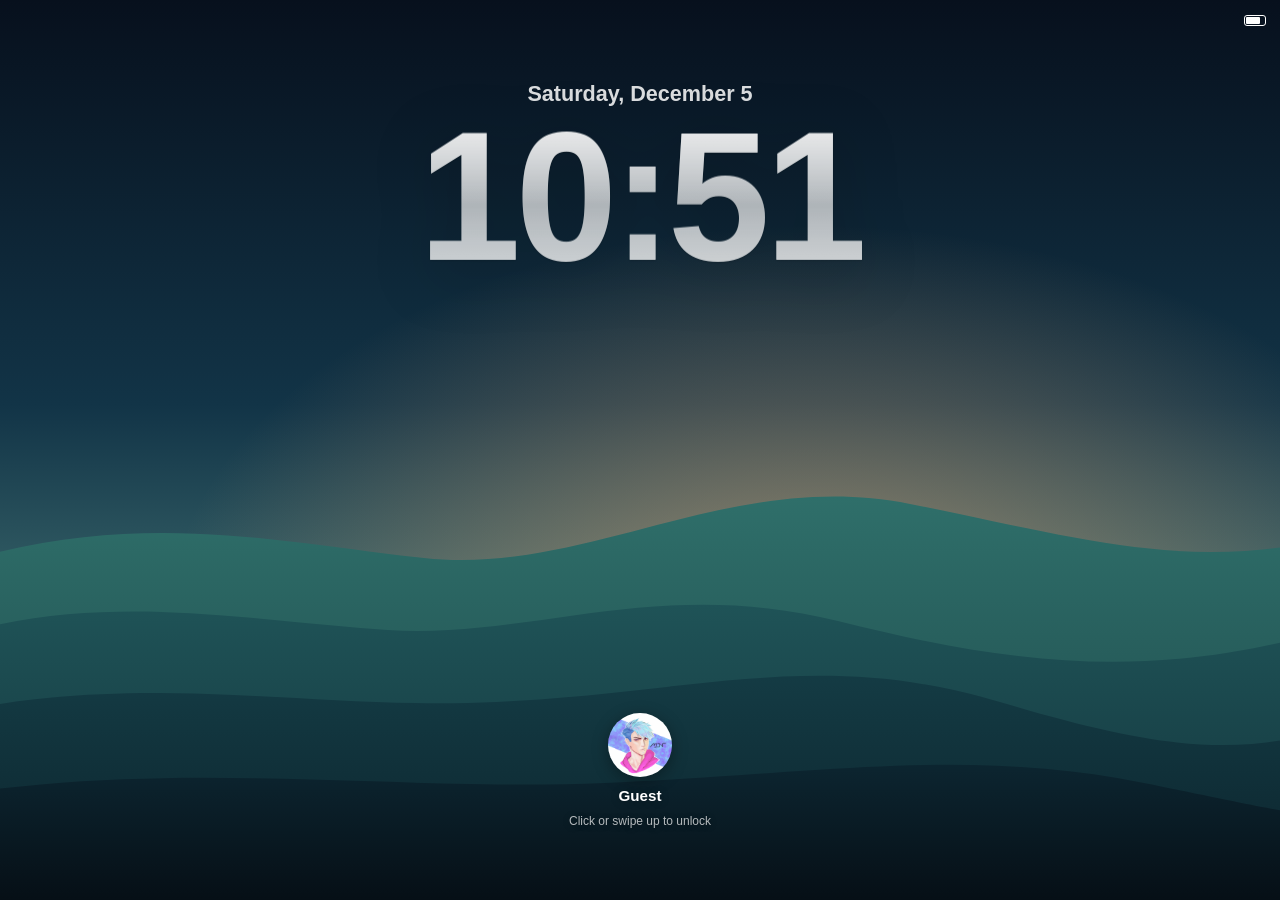
==== commit 4e9bc6c6: "feat: macOS desktop with lock screen, menubar and dock Home opens on a lock screen (click, swipe up " ====
--- a/index.html
+++ b/index.html
@@ -59,6 +59,7 @@
 <link rel="preconnect" href="https://fonts.gstatic.com" crossorigin>
 <link rel="preload" as="style" href="https://fonts.googleapis.com/css2?family=JetBrains+Mono:wght@400;600;700&family=Inter:wght@500;700&display=swap" onload="this.onload=null;this.rel='stylesheet'">
 <noscript><link rel="stylesheet" href="https://fonts.googleapis.com/css2?family=JetBrains+Mono:wght@400;600;700&family=Inter:wght@500;700&display=swap"></noscript>
+<link rel="stylesheet" href="/desktop.css">
 <style>
 /* ============ REAL TERMINAL PALETTE (ANSI-mapped) ============ */
 :root{
@@ -91,29 +92,19 @@
     display:flex;
     align-items:center;
     justify-content:center;
-    background:var(--bg);
+    background:var(--bg) url(wallpaper.svg) center/cover no-repeat;
     color:var(--fg);
-    padding:24px;
+    padding:52px 24px 84px; /* clear menubar + dock */
     overflow:hidden;
-}
-body::before{
-    content:"";
-    position:fixed;
-    inset:0;
-    pointer-events:none;
-    background:repeating-linear-gradient(
-        0deg, rgba(255,255,255,.012), rgba(255,255,255,.012) 1px,
-        transparent 1px, transparent 3px
-    );
 }
 
 /* ============ SHARED WINDOW SHELL — same box for both modes ============ */
 .window{
     position:relative;
-    width:620px;
+    width:700px;
     max-width:100%;
-    height:520px;
-    border-radius:10px;
+    height:500px;
+    border-radius:12px;
     border:1px solid var(--border);
     box-shadow:0 30px 60px -20px rgba(0,0,0,.6);
     overflow:hidden;
@@ -125,37 +116,31 @@
 @keyframes rise{ from{opacity:0;transform:translateY(10px);} to{opacity:1;transform:none;} }
 
 .titlebar{
-    display:flex; align-items:center; gap:8px;
-    padding:12px 14px; background:var(--chrome);
+    position:relative; display:flex; align-items:center; gap:8px;
+    height:38px; padding:0 14px; background:var(--chrome);
     border-bottom:1px solid var(--border); flex-shrink:0;
 }
-.dot{ width:11px; height:11px; border-radius:50%; background:#3a3d46; }
-.titlebar .dot:nth-child(1){ background:#e06c75; opacity:.55; }
-.titlebar .dot:nth-child(2){ background:#e0af68; opacity:.55; }
-.titlebar .dot:nth-child(3){ background:#9ece6a; opacity:.55; }
+.dot{ width:12px; height:12px; border-radius:50%; box-shadow:inset 0 0 0 .5px rgba(0,0,0,.25); }
+.titlebar .dot:nth-child(1){ background:#ff5f57; }
+.titlebar .dot:nth-child(2){ background:#febc2e; }
+.titlebar .dot:nth-child(3){ background:#28c840; }
 .titlebar{ cursor:grab; user-select:none; touch-action:none; }
 .titlebar:active{ cursor:grabbing; }
 button.dot{ border:0; padding:0; cursor:pointer; }
-button.dot:hover,button.dot:focus-visible{ opacity:1; outline:none; }
+button.dot:focus-visible{ outline:2px solid var(--fg); outline-offset:2px; }
+/* closed / minimized (to the dock): hidden, reopened from the dock */
+.window{ transition:transform .35s cubic-bezier(.4,0,.2,1), opacity .3s, visibility 0s; }
+.window.min{ transform:translateY(60vh) scale(.08); opacity:0; visibility:hidden; transition:transform .4s cubic-bezier(.4,0,.2,1), opacity .4s, visibility 0s .4s; }
+.window.closed{ transform:scale(.94); opacity:0; visibility:hidden; transition:transform .2s, opacity .2s, visibility 0s .2s; }
+@media (prefers-reduced-motion:reduce){ .window,.window.min,.window.closed{ transition:none; transform:none; } }
 /* maximized: pinned to viewport edges, drag offset ignored */
 .window.max{
-    position:fixed; inset:0; z-index:10;
+    position:fixed; inset:28px 0 0; z-index:10;
     width:auto; height:auto; max-width:none; max-height:none; min-height:0;
     border:0; border-radius:0; translate:none !important;
 }
 .window.max .titlebar{ cursor:default; }
-.titlebar span.path{ margin-left:6px; font-size:.72rem; color:var(--muted); letter-spacing:.02em; }
-
-.toggle{
-    margin-left:auto; display:flex; align-items:center; gap:4px;
-    background:var(--bg); border:1px solid var(--border); border-radius:6px; padding:2px;
-}
-.toggle button{
-    font-family:'JetBrains Mono',monospace; font-size:.66rem; letter-spacing:.03em; text-transform:uppercase;
-    padding:4px 9px; border-radius:4px; border:none; background:none;
-    color:var(--muted); cursor:pointer; transition:.15s;
-}
-.toggle button.active{ background:var(--ansi-cyan); color:#0c0d10; font-weight:700; }
+.titlebar span.path{ position:absolute; left:80px; right:80px; text-align:center; font-size:.74rem; color:var(--muted); pointer-events:none; overflow:hidden; text-overflow:ellipsis; white-space:nowrap; }
 
 /* ============ TERMINAL BODY ============ */
 .screen{
@@ -212,24 +197,16 @@
 .promptline .sym{ color:var(--ansi-green); flex-shrink:0; }
 .promptline .typed{ color:var(--fg); }
 
-.inputrow{
-    display:flex; align-items:center; gap:8px; padding:13px 22px;
-    border-top:1px solid var(--border); background:var(--chrome); flex-shrink:0;
-}
-.inputrow .sym{ color:var(--ansi-green); font-size:.84rem; }
+.inputrow{ display:flex; align-items:center; gap:8px; }
+.inputrow .sym{ color:var(--ansi-green); }
 .inputrow input{
-    flex:1; background:none; border:none; outline:none;
-    color:var(--fg); font-family:inherit; font-size:.84rem; caret-color:var(--ansi-green);
-}
-.inputrow input::placeholder{ color:var(--muted); }
-.inputrow .hint{ font-size:.66rem; color:var(--muted); flex-shrink:0; }
-.inputrow{ position:relative; }
+    flex:1; min-width:0; background:none; border:none; outline:none; padding:0;
+    color:var(--fg); font:inherit; caret-color:var(--ansi-green);
+}
 
 .suggest{
-    position:absolute; left:14px; right:14px; bottom:calc(100% + 6px);
-    display:flex; flex-direction:column; padding:4px;
+    display:flex; flex-direction:column; padding:4px; margin-top:6px; max-width:520px;
     background:var(--chrome); border:1px solid var(--border); border-radius:10px;
-    box-shadow:0 -12px 30px -12px rgba(0,0,0,.6);
 }
 .suggest-item{
     display:flex; align-items:baseline; gap:12px; width:100%; text-align:left;
@@ -253,6 +230,37 @@
 
 @media (prefers-reduced-motion:reduce){ .window,.status::before{animation:none;} }
 
+/* ============ LOCK SCREEN (menubar + dock live in /desktop.css) ============ */
+
+.lock{
+    --y:0px; position:fixed; inset:0; z-index:30; translate:0 var(--y); color:#fff;
+    background:var(--bg) url(wallpaper.svg) center/cover no-repeat; box-shadow:0 24px 60px rgba(0,0,0,.55);
+    font-family:-apple-system,BlinkMacSystemFont,'SF Pro Display','Inter',sans-serif;
+    user-select:none; touch-action:none; cursor:pointer;
+    transition:translate .5s cubic-bezier(.2,.8,.2,1), opacity .5s;
+}
+.lock.drag{ transition:none; }
+.lock:focus{ outline:none; }
+.lock.open{ translate:0 -100%; opacity:.6; pointer-events:none; }
+.lock .tray{ position:absolute; top:6px; right:14px; height:28px; display:flex; align-items:center; font-size:13px; font-weight:500; }
+.lock .clock{ position:absolute; top:9vh; left:0; right:0; text-align:center; }
+.lock .date{ font-size:1.35rem; font-weight:600; color:rgba(255,255,255,.85); }
+/* liquid glass clock, an approximation: translucent fill, specular top edge, soft depth */
+.lock .time{
+    margin-top:2px; font-family:ui-rounded,'SF Pro Rounded',-apple-system,'Inter',sans-serif; font-weight:700;
+    font-size:clamp(5.5rem,15vw,11.5rem); letter-spacing:-.03em; line-height:.95; font-feature-settings:"tnum";
+    background:linear-gradient(180deg,rgba(255,255,255,.92) 0%,rgba(255,255,255,.55) 55%,rgba(255,255,255,.72) 100%);
+    -webkit-background-clip:text; background-clip:text; color:transparent;
+    filter:drop-shadow(0 -1px 0 rgba(255,255,255,.5)) drop-shadow(0 1px 1px rgba(0,0,0,.18)) drop-shadow(0 10px 30px rgba(0,0,0,.25));
+}
+.lock .who{ position:absolute; bottom:8vh; left:0; right:0; display:grid; justify-items:center; }
+.lock .who img{ width:64px; height:64px; border-radius:50%; object-fit:cover; box-shadow:0 4px 16px rgba(0,0,0,.35); }
+.lock .name{ margin-top:10px; font-size:.95rem; font-weight:600; text-shadow:0 1px 8px rgba(0,0,0,.3); }
+.lock .hint{ margin-top:10px; font-size:.75rem; font-weight:500; color:rgba(255,255,255,.7); text-shadow:0 1px 6px rgba(0,0,0,.35); }
+@media (prefers-reduced-motion:reduce){
+    .lock{ transition:opacity .2s; } .lock.open{ translate:none; opacity:0; }
+}
+
 main{
     display:flex;
     align-items:center;
@@ -263,7 +271,7 @@
 
 @media (max-width:620px){
     body{
-        padding:12px;
+        padding:40px 12px 72px;
         overflow:auto;
         align-items:flex-start;
     }
@@ -271,40 +279,16 @@
     .window{
         width:100%;
         height:auto;
-        min-height:min(480px, calc(100dvh - 24px));
-        max-height:calc(100dvh - 24px);
+        min-height:min(480px, calc(100dvh - 112px));
+        max-height:calc(100dvh - 112px);
         border-radius:8px;
     }
-    .titlebar{
-        flex-wrap:wrap;
-        gap:6px;
-        padding:10px 12px;
-    }
-    .titlebar span.path{
-        order:3;
-        flex:1 1 100%;
-        margin-left:0;
-        font-size:.68rem;
-        overflow:hidden;
-        text-overflow:ellipsis;
-        white-space:nowrap;
-    }
-    .toggle{ margin-left:auto; }
-    .toggle button{
-        min-height:36px;
-        padding:6px 12px;
-        font-size:.62rem;
-    }
+    .titlebar span.path{ left:80px; right:14px; text-align:left; font-size:.68rem; }
     .screen{
         padding:14px 16px;
         font-size:.8rem;
         min-height:0;
     }
-    .inputrow{
-        padding:10px 14px;
-        gap:6px;
-    }
-    .inputrow .hint{ display:none; }
     .identity{ gap:10px; }
     .avatar{ width:48px; height:48px; }
     .identity h1{ font-size:1rem; }
@@ -334,8 +318,7 @@
     background:var(--term);
 }
 .window.gui-mode .gui-body{ display:flex; }
-.window.gui-mode .screen,
-.window.gui-mode .inputrow{ display:none; }
+.window.gui-mode .screen{ display:none; }
 
 .gui-avatar{
     width:84px; height:84px; border-radius:50%;
@@ -378,7 +361,7 @@
 }
 </style>
 </head>
-<body>
+<body data-app="Terminal" data-running="term gui">
 
 <noscript>
   <main style="max-width:560px;margin:60px auto;padding:0 24px;font-family:system-ui,sans-serif;color:#e8eaed;background:#0b0d10;">
@@ -392,25 +375,33 @@
       <li><a href="mailto:hello@abunachar.com">Email: hello@abunachar.com</a></li>
     </ul>
   </main>
+  <style>.lock{ display:none; }</style>
 </noscript>
+
+<div class="lock" id="lock" role="button" tabindex="0" aria-label="Lock screen. Click, swipe up or press Enter to unlock">
+    <div class="tray" aria-hidden="true"><span class="bat"></span></div>
+    <div class="clock"><div class="date" id="lockDate"></div><div class="time" id="lockTime"></div></div>
+    <div class="who">
+        <img src="avatar.png" alt="" width="64" height="64">
+        <div class="name">Guest</div>
+        <div class="hint">Click or swipe up to unlock</div>
+    </div>
+</div>
 
 <main>
 <div class="window" id="window" role="application" aria-label="Interactive profile">
     <div class="titlebar">
-        <span class="dot"></span><span class="dot"></span><button type="button" class="dot" id="btnMax" aria-label="Maximize window" aria-pressed="false" title="Maximize"></button>
+        <button type="button" class="dot" id="btnClose" aria-label="Close window" title="Close"></button><button type="button" class="dot" id="btnMin" aria-label="Minimize window" title="Minimize"></button><button type="button" class="dot" id="btnMax" aria-label="Maximize window" aria-pressed="false" title="Maximize"></button>
         <span class="path">guest@abunachar.com: ~</span>
-        <div class="toggle" role="group" aria-label="View mode">
-            <button id="btnTerm" class="active" aria-pressed="true">Terminal</button>
-            <button id="btnGui" aria-pressed="false">GUI</button>
+    </div>
+
+    <div class="screen" id="scroll" tabindex="0">
+        <div id="screen" aria-live="polite"></div>
+        <div class="inputrow" hidden>
+            <span class="sym">$</span>
+            <input id="cmdInput" type="text" autocomplete="off" autocapitalize="off" spellcheck="false" aria-label="Terminal command input" aria-controls="suggest" aria-expanded="false" aria-autocomplete="list">
         </div>
-    </div>
-
-    <div class="screen" id="screen" tabindex="0" aria-live="polite"></div>
-    <div class="inputrow">
         <div class="suggest" id="suggest" role="listbox" aria-label="Command suggestions" hidden></div>
-        <span class="sym">$</span>
-        <input id="cmdInput" type="text" autocomplete="off" autocapitalize="off" spellcheck="false" placeholder="type a command, try skills or help" aria-label="Terminal command input" aria-controls="suggest" aria-expanded="false" aria-autocomplete="list">
-        <span class="hint">Tab / ↑↓</span>
     </div>
 
     <div class="gui-body">
@@ -432,8 +423,11 @@
 </div>
 </main>
 
+
+<script src="/desktop.js"></script>
 <script>
 const screen = document.getElementById('screen');
+const scroller = document.getElementById('scroll');
 const input = document.getElementById('cmdInput');
 const win = document.getElementById('window');
 const AVATAR = 'avatar.png';
@@ -454,15 +448,31 @@
 
 /* ---------- view toggle (same window, swap inner content) ---------- */
 function setMode(gui){
+    showWindow();
     win.classList.toggle('gui-mode', gui);
-    document.getElementById('btnTerm').classList.toggle('active', !gui);
-    document.getElementById('btnGui').classList.toggle('active', gui);
-    document.getElementById('btnTerm').setAttribute('aria-pressed', String(!gui));
-    document.getElementById('btnGui').setAttribute('aria-pressed', String(gui));
+    document.getElementById('appName').textContent = gui ? 'Profile' : 'Terminal';
     if(!gui) setTimeout(() => input.focus(), 50);
 }
-document.getElementById('btnTerm').addEventListener('click', () => setMode(false));
-document.getElementById('btnGui').addEventListener('click', () => setMode(true));
+
+/* ---------- close / minimize / reopen from dock ---------- */
+function hideWindow(how){
+    win.classList.add(how);
+    // closing quits the app (dock dots go out); minimizing keeps it running
+    if(how === 'closed'){
+        document.getElementById('dockTerm').classList.remove('on');
+        document.getElementById('dockGui').classList.remove('on');
+        document.getElementById('appName').textContent = 'Finder';
+    }
+}
+let loggedOut = false;
+function showWindow(){
+    win.classList.remove('min', 'closed');
+    if(loggedOut){ loggedOut = false; i = 0; playBoot(); }
+    document.getElementById('dockTerm').classList.add('on');
+    document.getElementById('dockGui').classList.add('on');
+}
+document.getElementById('btnClose').addEventListener('click', () => hideWindow('closed'));
+document.getElementById('btnMin').addEventListener('click', () => hideWindow('min'));
 
 /* ---------- terminal output helpers ---------- */
 function addLine(text, cls){
@@ -470,7 +480,7 @@
     div.className = 'line' + (cls ? ' ' + cls : '');
     div.innerHTML = text;
     screen.appendChild(div);
-    screen.scrollTop = screen.scrollHeight;
+    scroller.scrollTop = scroller.scrollHeight;
     return div;
 }
 function addBreak(){
@@ -511,7 +521,8 @@
     neofetch:  'system info card',
     uptime:    'how long this has been running',
     gui:       'switch to the simple view',
-    clear:     'clear the screen'
+    clear:     'clear the screen',
+    exit:      'log out and close the terminal'
 };
 const COMMAND_LIST = [...Object.keys(COMMAND_HELP), 'ls', 'sudo'];
 
@@ -597,7 +608,18 @@
     ls(){ addLine('about.md  security.md  infra-notes.txt  toolset.json  links.txt', 'blue'); },
     gui(){ addLine('switching to simple view …', 'magenta'); setTimeout(() => setMode(true), 300); },
     sudo(){ addLine('nice try. that only works in movies.', 'red'); },
-    clear(){ screen.innerHTML = ''; }
+    clear(){ screen.innerHTML = ''; },
+    exit(){
+        addLine('logout');
+        addLine('Connection to abunachar.com closed.', 'muted');
+        // like quitting Terminal: window closes, reopening from the dock starts a fresh session
+        setTimeout(() => {
+            hideWindow('closed');
+            screen.innerHTML = '';
+            document.querySelector('.inputrow').hidden = true;
+            loggedOut = true;
+        }, 700);
+    }
 };
 
 function runCommand(raw){
@@ -609,11 +631,11 @@
     screen.appendChild(echo);
 
     if(cmd !== ''){ history.push(raw); histIndex = history.length; }
-    if(cmd === ''){ screen.scrollTop = screen.scrollHeight; return; }
+    if(cmd === ''){ scroller.scrollTop = scroller.scrollHeight; return; }
     if(COMMANDS[cmd]){ COMMANDS[cmd](); }
     else { addLine('command not found: ' + cmd + ". try 'help'", 'red'); }
     addBreak();
-    screen.scrollTop = screen.scrollHeight;
+    scroller.scrollTop = scroller.scrollHeight;
 }
 
 /* ---------- suggestions while typing ---------- */
@@ -664,6 +686,7 @@
         item.addEventListener('click', () => { closeSuggestions(); input.value = ''; runCommand(name); input.focus(); });
         suggestBox.appendChild(item);
     });
+    scroller.scrollTop = scroller.scrollHeight;
 }
 function closeSuggestions(){ suggestions = []; suggestIndex = -1; noMatch = ''; drawSuggestions(); }
 
@@ -756,6 +779,8 @@
         addBreak();
         addLine('type <span style="color:var(--ansi-green)">help</span> for commands, or <span style="color:var(--ansi-magenta)">gui</span> for the simple view', 'muted');
         addBreak();
+        document.querySelector('.inputrow').hidden = false;
+        scroller.scrollTop = scroller.scrollHeight;
         input.focus();
         return;
     }
@@ -765,7 +790,55 @@
     if(b.text !== '') addLine(b.text, b.cls);
     setTimeout(playBoot, b.delay);
 }
-playBoot();
+
+/* ---------- lock screen clock ---------- */
+const lock = document.getElementById('lock');
+function tickClock(){
+    const d = new Date();
+    const hm = d.toLocaleTimeString([], { hour:'numeric', minute:'2-digit' });
+    document.getElementById('lockTime').textContent = hm.replace(/\s?[AP]M$/i, '');
+    document.getElementById('lockDate').textContent = d.toLocaleDateString(undefined, { weekday:'long', day:'numeric', month:'long' });
+}
+tickClock();
+setInterval(tickClock, 1000);
+
+/* ---------- lock screen: click, swipe up or Enter; boot starts after unlock ---------- */
+function unlock(){
+    if(lock.classList.contains('open')) return;
+    lock.classList.remove('drag');
+    lock.style.removeProperty('--y');
+    lock.classList.add('open');
+    lock.setAttribute('aria-hidden', 'true');
+    lock.tabIndex = -1;
+    try{ sessionStorage.setItem('unlocked', '1'); }catch(e){}
+    setTimeout(playBoot, 350);
+}
+lock.addEventListener('pointerdown', (e) => {
+    const y0 = e.clientY, t0 = performance.now();
+    lock.setPointerCapture(e.pointerId);
+    lock.classList.add('drag');
+    lock.onpointermove = (m) => lock.style.setProperty('--y', Math.min(0, m.clientY - y0) + 'px');
+    lock.onpointerup = (u) => {
+        lock.onpointermove = lock.onpointerup = null;
+        const dy = y0 - u.clientY, fast = dy / (performance.now() - t0) > .5;
+        // tap, long drag, or quick flick unlocks; a short drag springs back
+        if(dy < 8 || dy > innerHeight * .2 || fast) return unlock();
+        lock.classList.remove('drag');
+        lock.style.setProperty('--y', '0px');
+    };
+});
+addEventListener('keydown', (e) => {
+    if(!lock.classList.contains('open') && (e.key === 'Enter' || e.key === ' ')){ e.preventDefault(); unlock(); }
+});
+let seen = false;
+try{ seen = sessionStorage.getItem('unlocked') === '1'; }catch(e){}
+if(seen){ lock.style.transition = 'none'; unlock(); } // no slide-up animation on return
+else lock.focus();
+
+/* ---------- dock: on this page Terminal / Profile switch views instead of navigating ---------- */
+document.getElementById('dockTerm').addEventListener('click', (e) => { e.preventDefault(); setMode(false); });
+document.getElementById('dockGui').addEventListener('click', (e) => { e.preventDefault(); setMode(true); });
+if(location.hash === '#gui') setMode(true);
 </script>
 </body>
 </html>
--- a/desktop.css
+++ b/desktop.css
@@ -0,0 +1,66 @@
+/* shared macOS chrome for every page: menubar + dock (markup injected by /desktop.js) */
+.menubar{
+    position:fixed; top:0; left:0; right:0; z-index:20; height:28px;
+    display:flex; align-items:center; gap:18px; padding:0 14px;
+    font:500 13px -apple-system,BlinkMacSystemFont,'Inter',sans-serif; color:#fff;
+    text-shadow:0 1px 6px rgba(0,0,0,.35); user-select:none;
+}
+.menubar .logo{ width:16px; height:16px; border-radius:4px; display:grid; place-items:center; background:var(--ansi-cyan); color:#0c0d10; font:700 10px 'JetBrains Mono',monospace; text-shadow:none; }
+.menubar .menus{ display:flex; gap:18px; }
+.menubar .menus span{ opacity:.9; }
+.menubar .tray{ margin-left:auto; display:flex; gap:16px; align-items:center; }
+.bat{ width:22px; height:11px; border:1px solid #fff; border-radius:3px; padding:1px; }
+.bat::before{ content:""; display:block; height:100%; width:80%; background:#fff; border-radius:1px; }
+
+.dock{
+    position:fixed; bottom:6px; left:50%; translate:-50% 0; z-index:20; width:max-content;
+    display:flex; align-items:flex-end; gap:14px; padding:6px 12px 8px; border-radius:20px;
+    background:rgba(58,58,62,.42); backdrop-filter:blur(34px) saturate(1.8); -webkit-backdrop-filter:blur(34px) saturate(1.8);
+    box-shadow:inset 0 0 0 1px rgba(255,255,255,.16), 0 0 0 .5px rgba(0,0,0,.5), 0 12px 32px rgba(0,0,0,.35);
+}
+.dock .app{
+    --sz:44px; width:var(--sz); height:var(--sz); position:relative; flex-shrink:0;
+    display:grid; place-items:center; border-radius:23%; color:#fff; text-decoration:none;
+    box-shadow:inset 0 0 0 .5px rgba(255,255,255,.18), 0 2px 5px rgba(0,0,0,.35);
+    transition:width .12s ease-out, height .12s ease-out;
+}
+.dock .app .icon{ width:calc(var(--sz) * .56); height:calc(var(--sz) * .56); }
+.dock .app img{ width:100%; height:100%; border-radius:inherit; object-fit:cover; }
+.dock button.app{ border:0; padding:0; cursor:pointer; font:inherit; }
+.dock .app:focus-visible{ outline:2px solid #fff; outline-offset:3px; }
+.i-term{ background:linear-gradient(#34363b,#1b1c1f); }
+.i-term .p{ position:absolute; left:15%; top:12%; font:500 calc(var(--sz) * .3)/1 'JetBrains Mono',monospace; }
+.i-skills{ background:linear-gradient(160deg,#8be3c9,#23806a); }
+.i-gh{ background:linear-gradient(#2b2f36,#0d1117); }
+.i-li{ background:linear-gradient(#1b7fe0,#0a58b0); }
+.i-li .icon{ width:calc(var(--sz) * .5); height:calc(var(--sz) * .5); }
+.i-tg{ background:linear-gradient(#3fbdf4,#1b8fd0); }
+.i-tg .icon{ translate:-4% 4%; }
+.i-mail{ background:linear-gradient(#5ab8ff,#1a6fe6); }
+.dock .badge{
+    position:absolute; top:-4px; right:-4px; min-width:17px; height:17px; padding:0 4px; border-radius:99px;
+    background:#ff3b30; color:#fff; font:600 11px/17px -apple-system,BlinkMacSystemFont,'Inter',sans-serif; text-align:center;
+    box-shadow:0 1px 3px rgba(0,0,0,.4);
+}
+/* running indicator */
+.dock .app.on::after{ content:""; position:absolute; bottom:-7px; left:50%; translate:-50% 0; width:4px; height:4px; border-radius:50%; background:rgba(255,255,255,.75); }
+/* tooltip */
+.dock .app::before{
+    content:attr(aria-label); position:absolute; bottom:calc(100% + 16px); left:50%; translate:-50% 4px;
+    padding:6px 13px; border-radius:10px; white-space:nowrap; font:400 13px -apple-system,BlinkMacSystemFont,'Inter',sans-serif; color:#fff;
+    background:rgba(28,28,30,.88); box-shadow:inset 0 0 0 1px rgba(255,255,255,.14), 0 6px 16px rgba(0,0,0,.35);
+    opacity:0; pointer-events:none; transition:opacity .1s, translate .1s;
+}
+.dock .app:hover::before,.dock .app:focus-visible::before{ opacity:1; translate:-50% 0; }
+.dock .app.bounce{ animation:bounce .9s cubic-bezier(.3,0,.3,1); }
+@keyframes bounce{ 0%,50%,100%{ transform:none; } 25%,75%{ transform:translateY(-22px); } }
+.dock .sep{ width:1px; height:38px; background:rgba(255,255,255,.22); margin-bottom:3px; align-self:center; }
+@media (max-width:620px){
+    .menubar .menus{ display:none; }
+    .dock{ gap:8px; padding:5px 8px 7px; }
+    .dock .app{ --sz:36px; }
+    .dock .sep{ height:30px; }
+}
+@media (prefers-reduced-motion:reduce){
+    .dock .app{ transition:none; } .dock .app.bounce{ animation:none; }
+}
